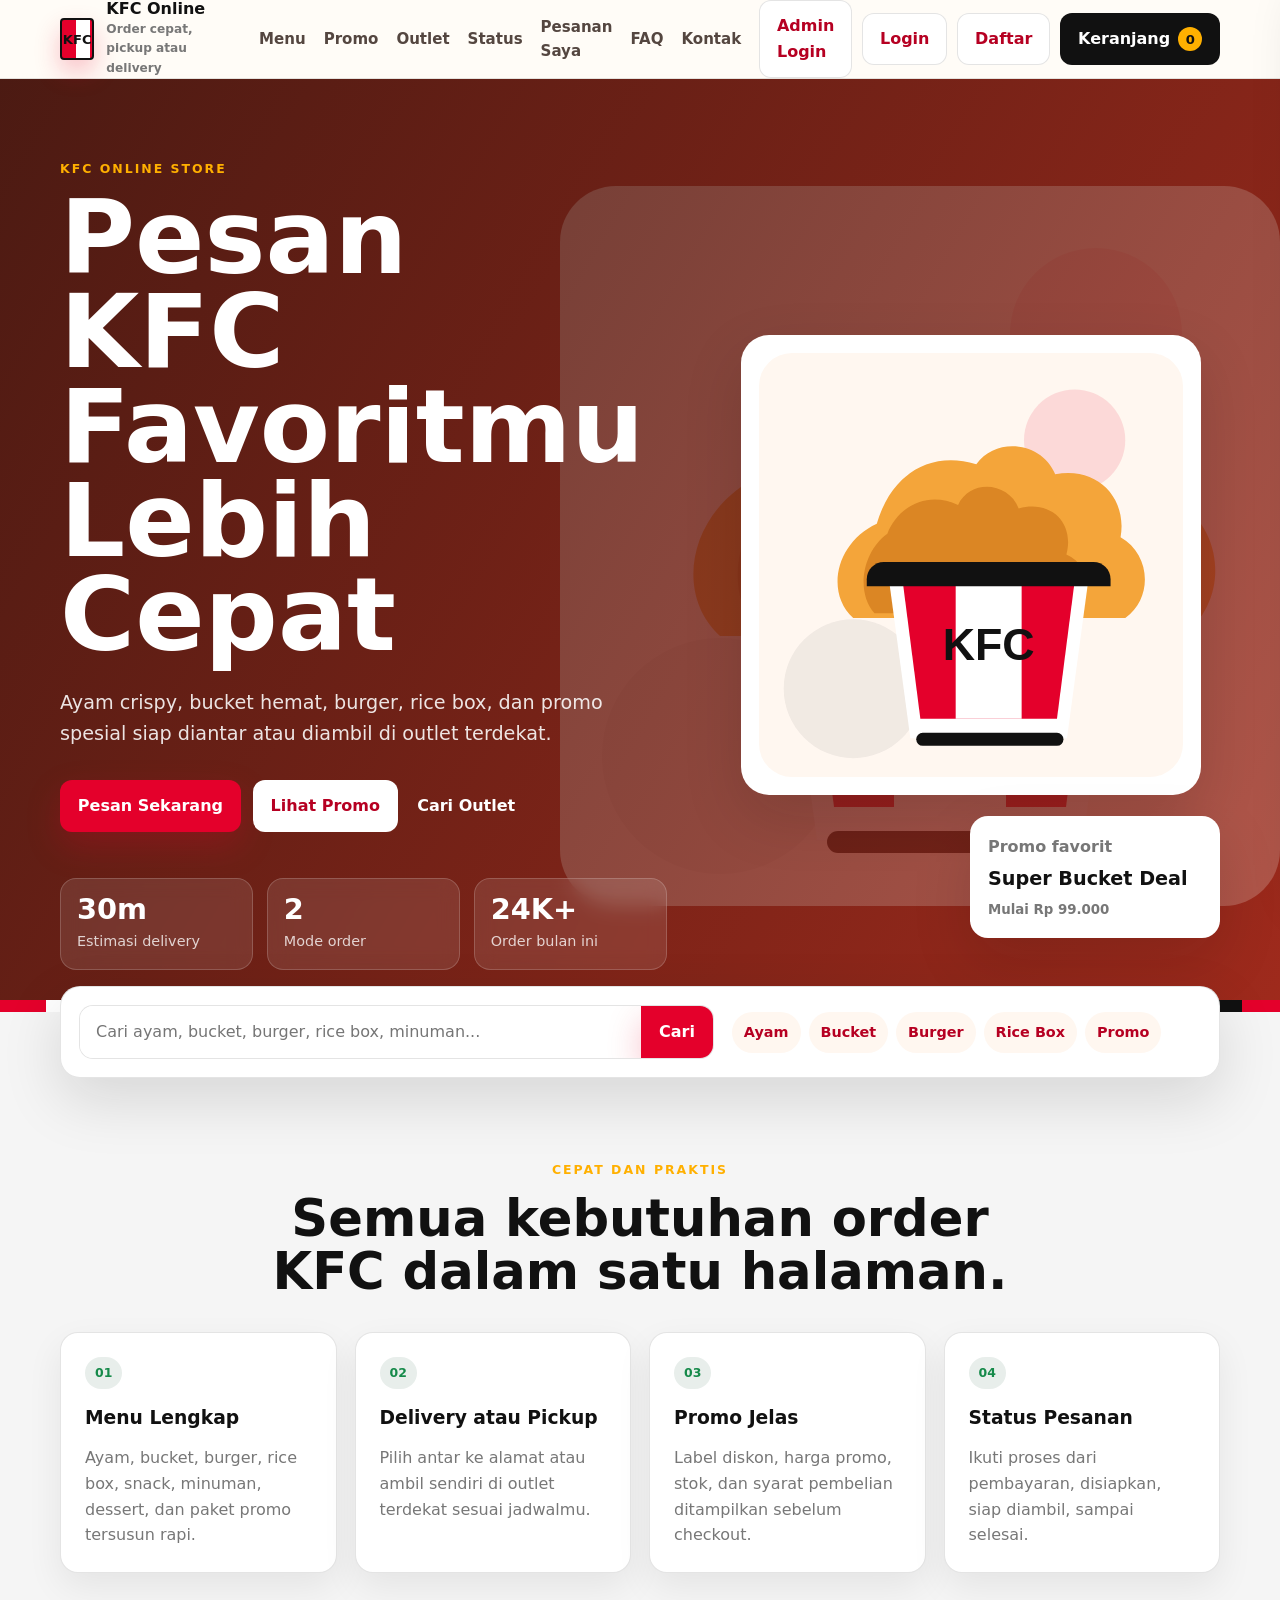
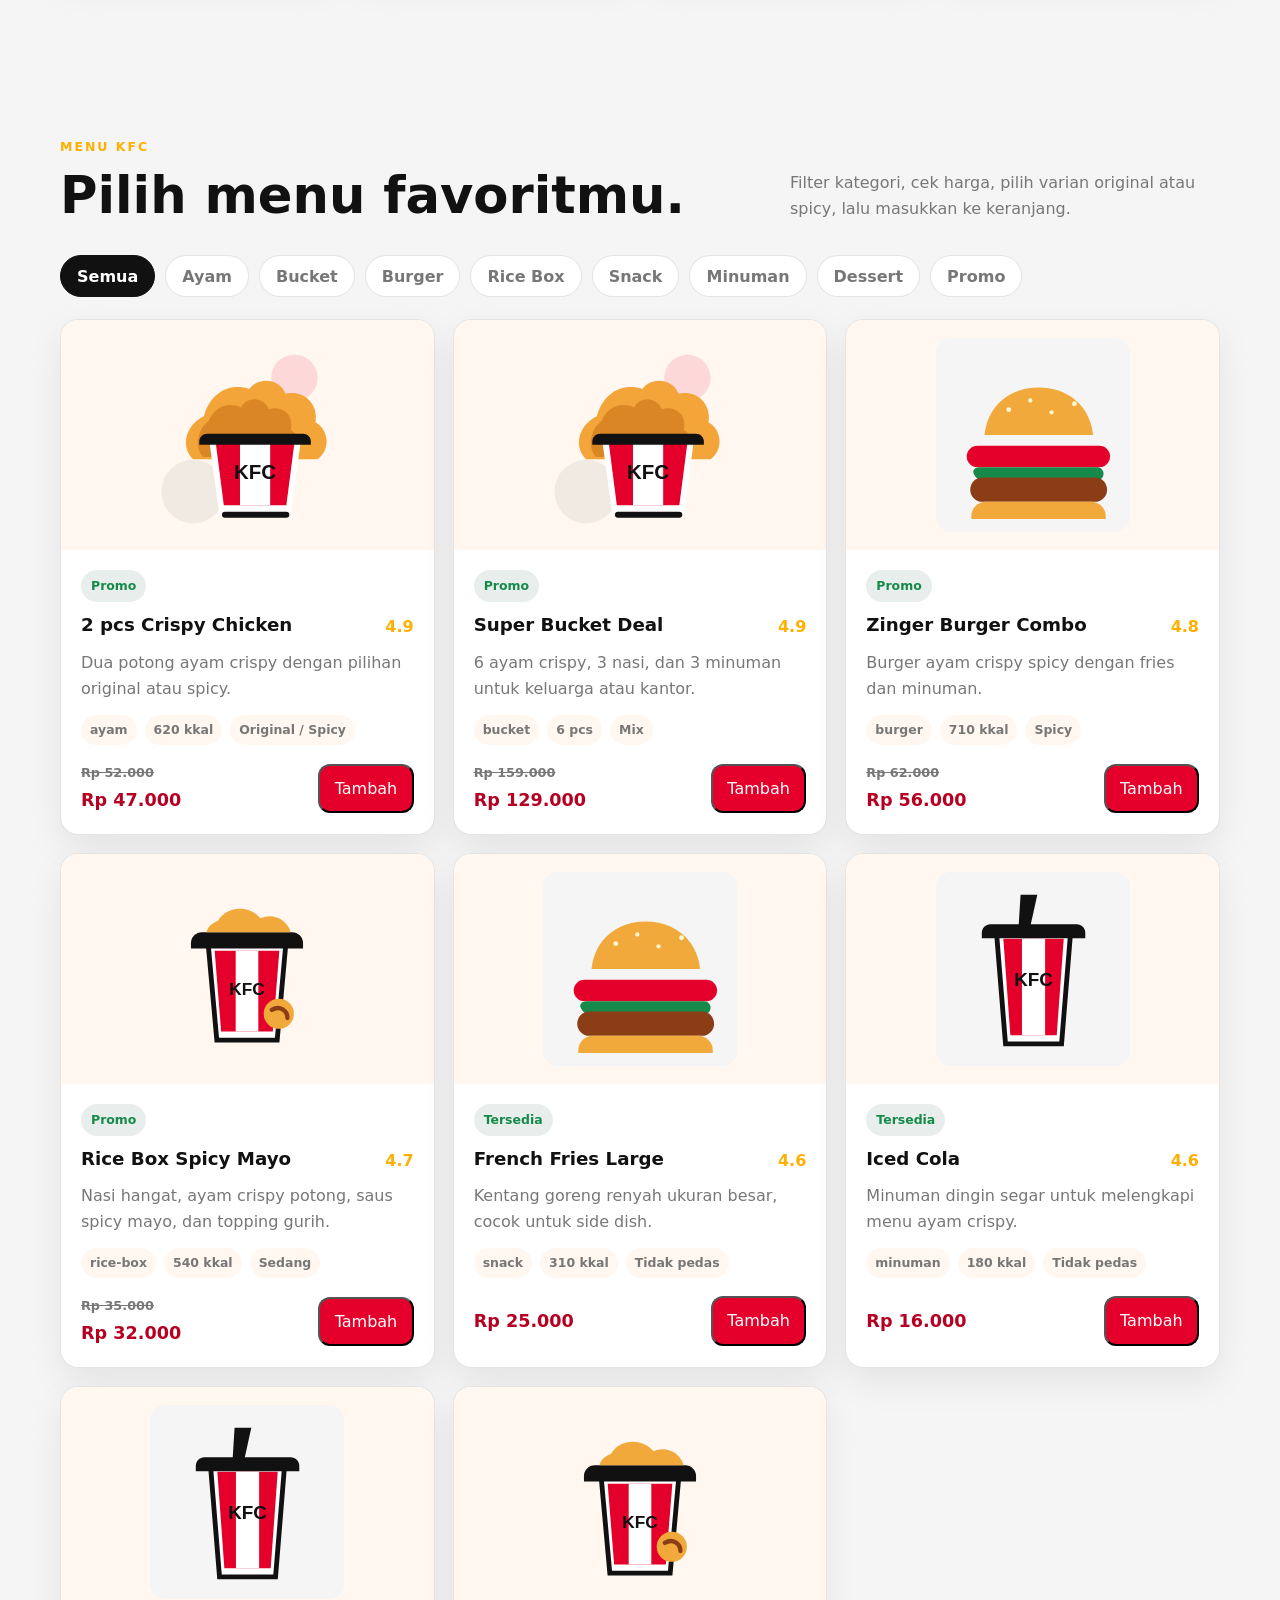
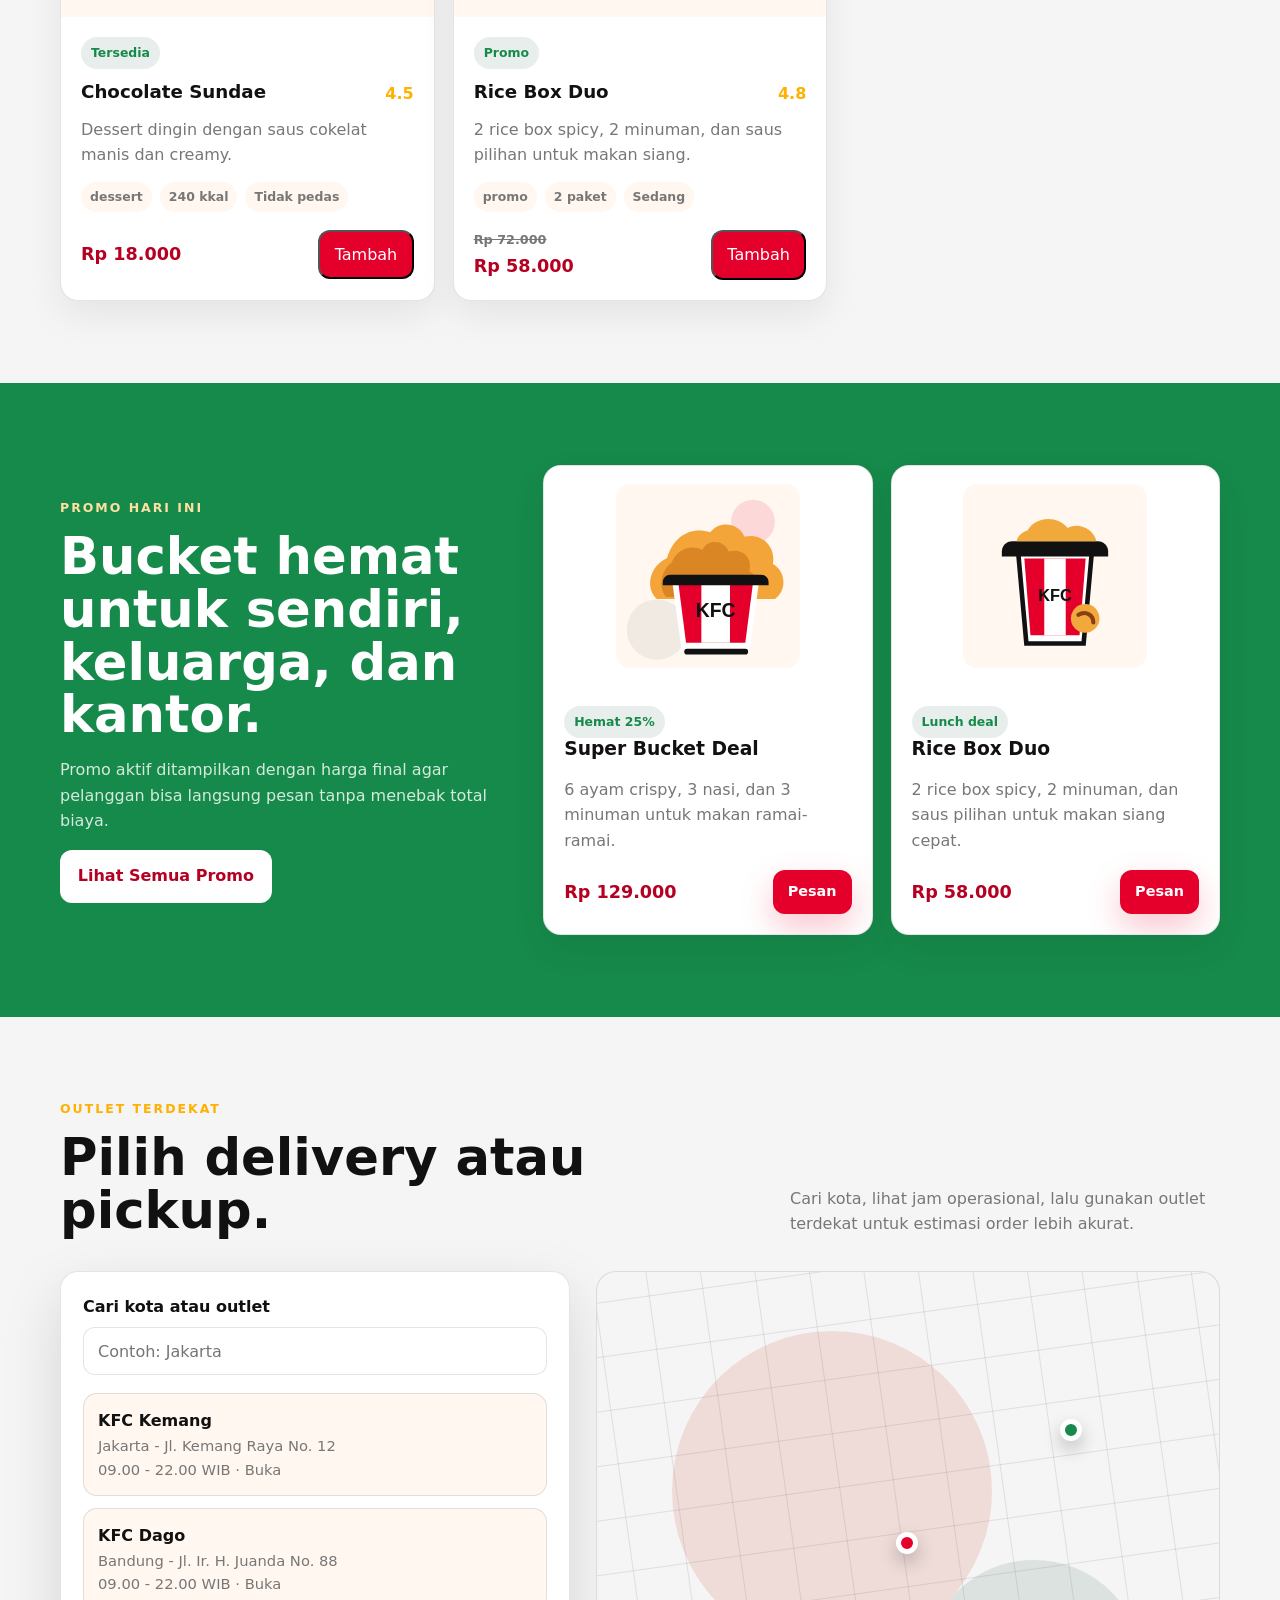
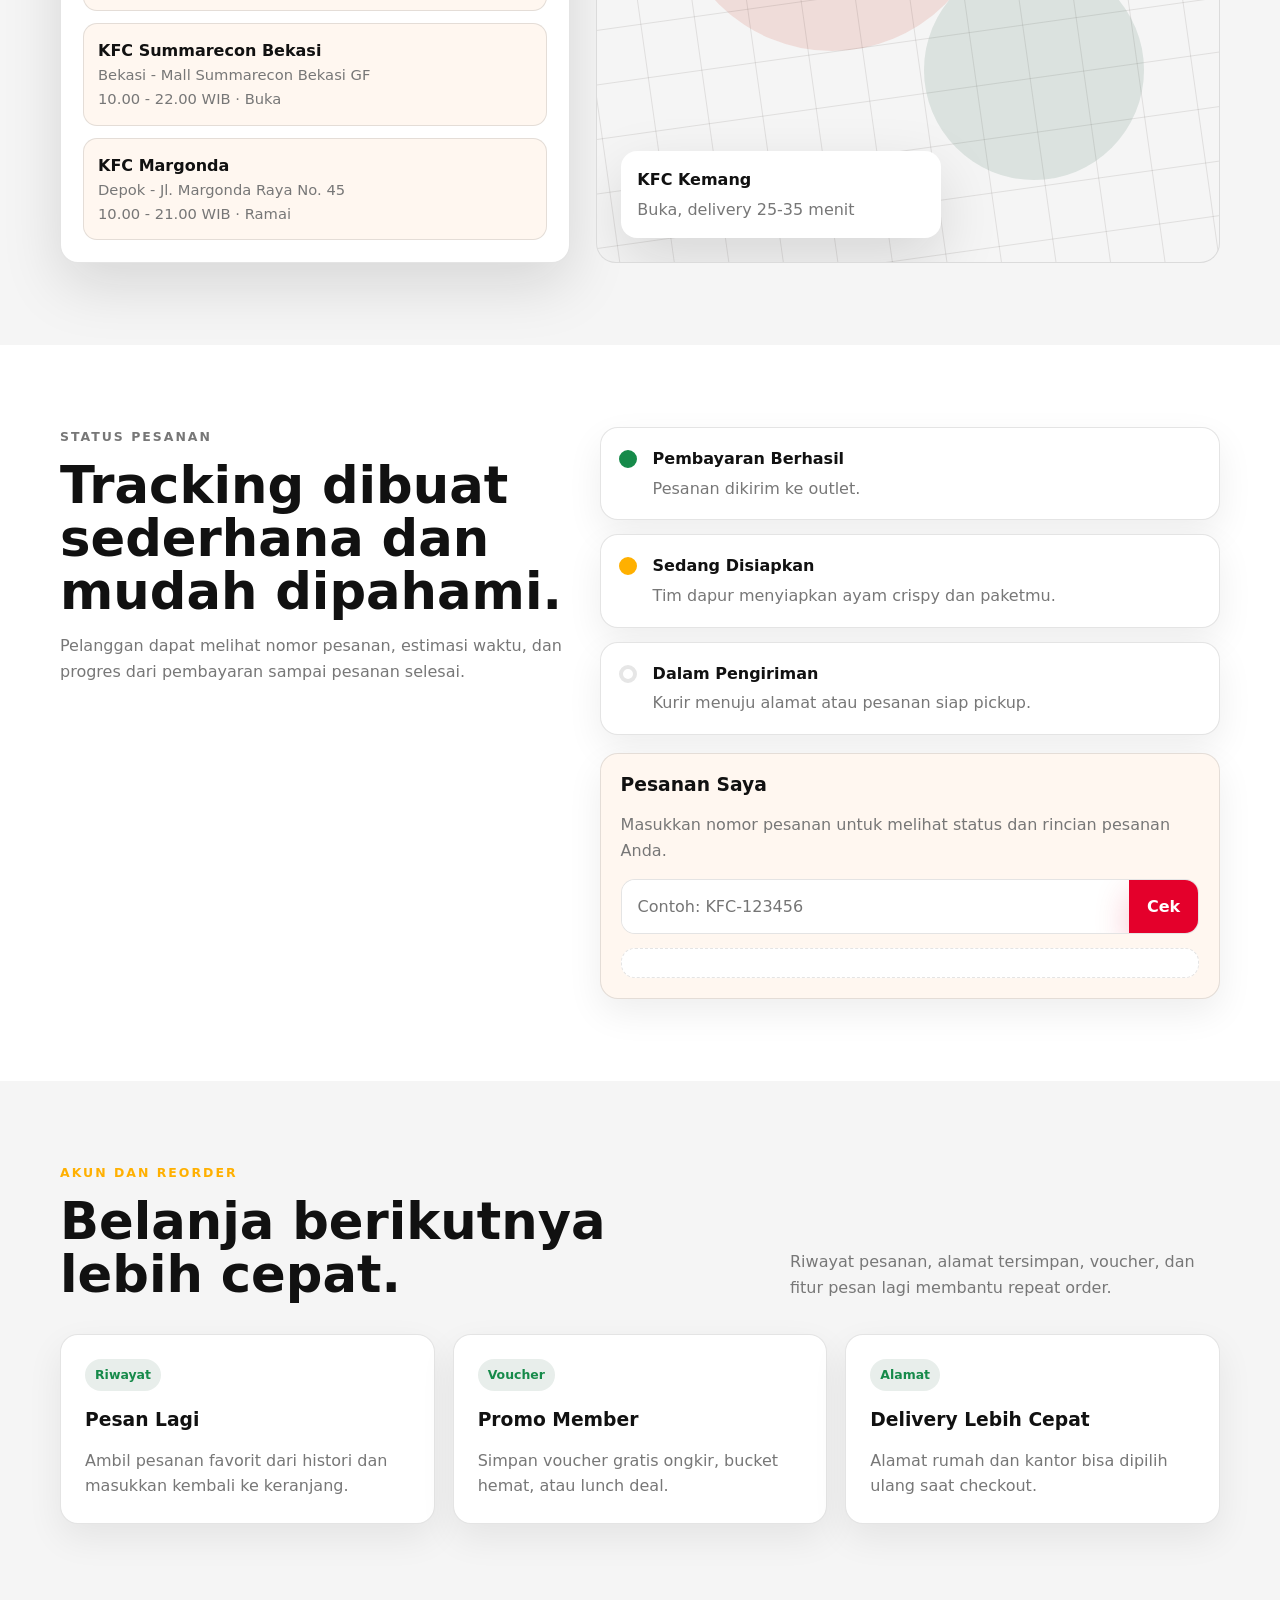
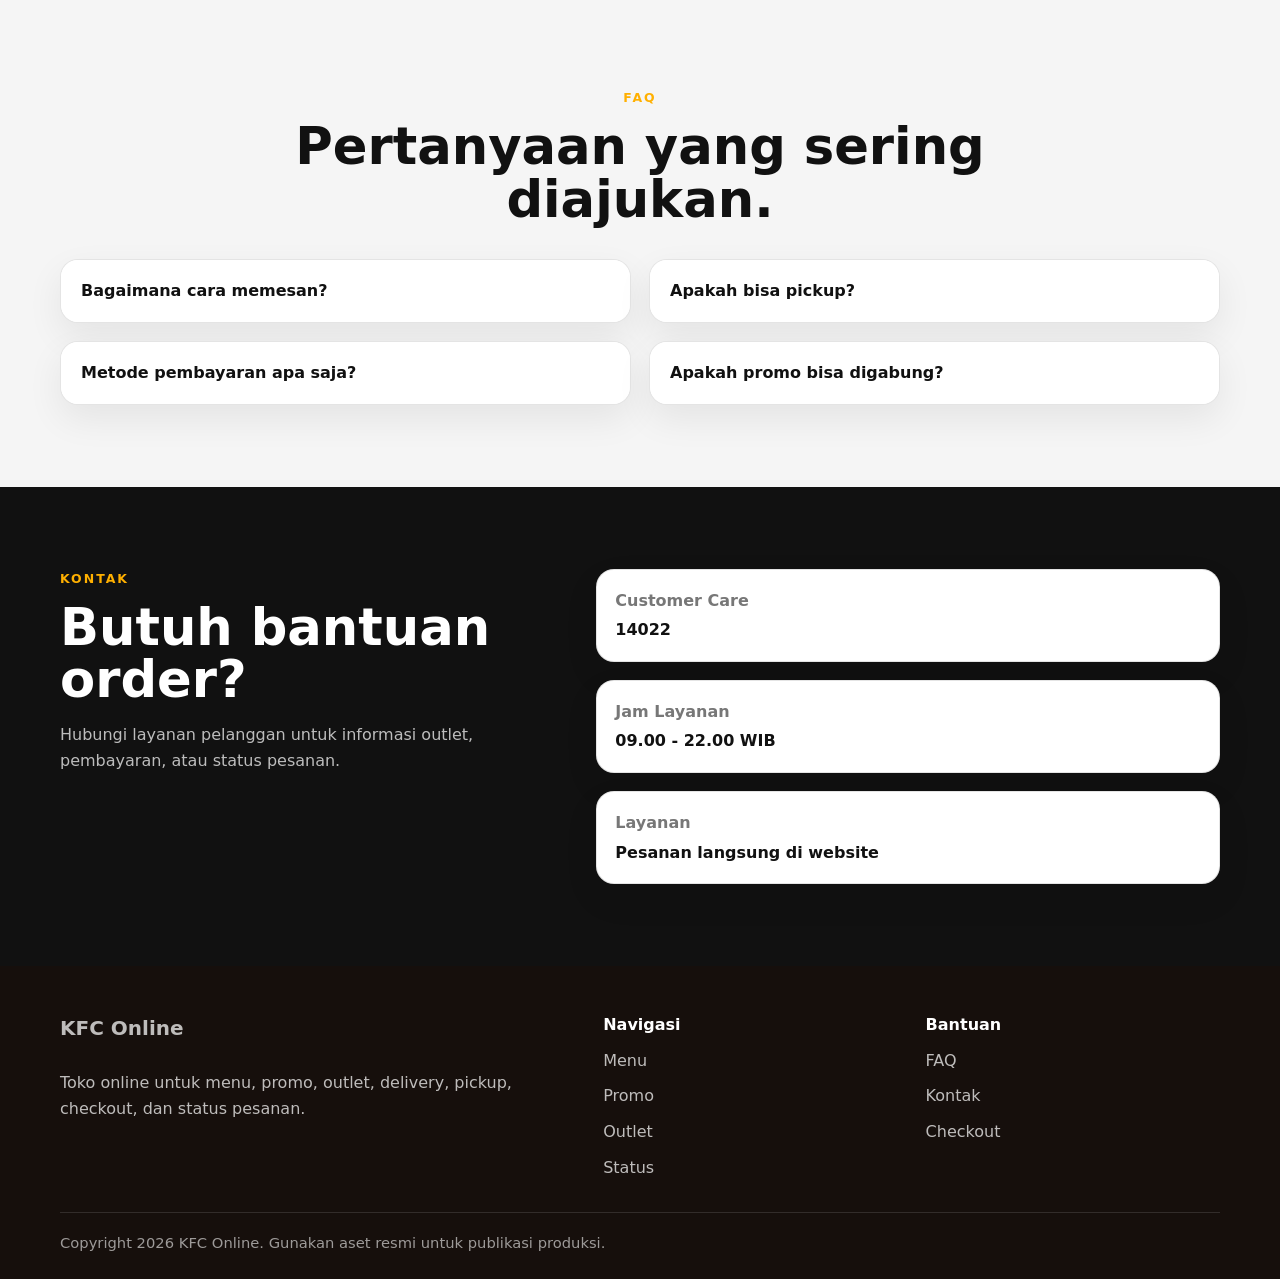
==== landingpage1/index.html @ 3709bb6d "commit pertama" ====
<!DOCTYPE html>
<html lang="id">
<head>
  <meta charset="UTF-8" />
  <meta name="viewport" content="width=device-width, initial-scale=1.0" />
  <title>KFC Online | Pesan Ayam Crispy, Bucket, Burger, dan Rice Box</title>
  <meta name="description" content="Toko online KFC untuk pesan ayam crispy, bucket hemat, burger, rice box, minuman, dessert, promo, delivery, dan pickup outlet terdekat." />
  <link rel="stylesheet" href="styles.css" />
</head>
<body>
  <header class="site-header">
    <div class="container header-inner">
      <a class="brand" href="#home" aria-label="KFC Online">
        <span class="brand-mark">KFC</span>
        <span><strong>KFC Online</strong><small>Order cepat, pickup atau delivery</small></span>
      </a>
      <button class="nav-toggle" aria-label="Buka navigasi" aria-expanded="false"><span></span><span></span><span></span></button>
      <nav class="site-nav" id="site-nav" aria-label="Navigasi utama">
        <a href="#menu">Menu</a><a href="#promo">Promo</a><a href="#outlet">Outlet</a><a href="#tracking">Status</a><a href="#pesanan-saya">Pesanan Saya</a><a href="#faq">FAQ</a><a href="#kontak">Kontak</a>
      </nav>
      <div class="header-actions" id="auth-links">
        <span class="header-user hidden" id="header-user"></span>
        <a class="btn btn-ghost hidden" id="logout-button" href="#">Keluar</a>
        <a class="btn btn-ghost" id="admin-login-link" href="#admin-login">Admin Login</a>
        <a class="btn btn-ghost" id="login-link" href="login.html">Login</a>
        <a class="btn btn-outline" id="register-link" href="register.html">Daftar</a>
        <button class="cart-button" id="open-cart" aria-label="Buka keranjang"><span>Keranjang</span><strong id="cart-count">0</strong></button>
      </div>
    </div>
  </header>

  <main>
    <section class="hero" id="home">
      <div class="container hero-grid">
        <div class="hero-copy">
          <p class="overline">KFC online store</p>
          <h1>Pesan KFC Favoritmu Lebih Cepat</h1>
          <p class="hero-lead">Ayam crispy, bucket hemat, burger, rice box, dan promo spesial siap diantar atau diambil di outlet terdekat.</p>
          <div class="hero-actions">
            <a class="btn btn-primary" href="#menu">Pesan Sekarang</a>
            <a class="btn btn-light" href="#promo">Lihat Promo</a>
            <a class="btn btn-link" href="#outlet">Cari Outlet</a>
          </div>
          <div class="hero-stats" aria-label="Ringkasan layanan">
            <div><strong>30m</strong><span>Estimasi delivery</span></div><div><strong>2</strong><span>Mode order</span></div><div><strong>24K+</strong><span>Order bulan ini</span></div>
          </div>
        </div>
        <div class="hero-media" aria-label="Produk unggulan KFC">
          <img src="assets/images/kfc-bucket.svg" alt="Bucket ayam crispy KFC" />
          <div class="hero-offer"><span>Promo favorit</span><strong>Super Bucket Deal</strong><small>Mulai Rp 99.000</small></div>
        </div>
      </div>
    </section>

    <section class="quick-order" aria-label="Pencarian cepat">
      <div class="container quick-order-inner">
        <div class="search-box"><input id="menu-search" type="search" placeholder="Cari ayam, bucket, burger, rice box, minuman..." aria-label="Cari menu" /><button class="btn btn-primary" id="search-button">Cari</button></div>
        <div class="quick-links"><a href="#menu">Ayam</a><a href="#menu">Bucket</a><a href="#menu">Burger</a><a href="#menu">Rice Box</a><a href="#promo">Promo</a></div>
      </div>
    </section>

    <section class="section value-section" id="fitur">
      <div class="container section-heading"><p class="overline">Cepat dan praktis</p><h2>Semua kebutuhan order KFC dalam satu halaman.</h2></div>
      <div class="container value-grid">
        <article class="value-card"><span>01</span><h3>Menu Lengkap</h3><p>Ayam, bucket, burger, rice box, snack, minuman, dessert, dan paket promo tersusun rapi.</p></article>
        <article class="value-card"><span>02</span><h3>Delivery atau Pickup</h3><p>Pilih antar ke alamat atau ambil sendiri di outlet terdekat sesuai jadwalmu.</p></article>
        <article class="value-card"><span>03</span><h3>Promo Jelas</h3><p>Label diskon, harga promo, stok, dan syarat pembelian ditampilkan sebelum checkout.</p></article>
        <article class="value-card"><span>04</span><h3>Status Pesanan</h3><p>Ikuti proses dari pembayaran, disiapkan, siap diambil, sampai selesai.</p></article>
      </div>
    </section>

    <section class="section menu-section" id="menu">
      <div class="container section-heading split-heading"><div><p class="overline">Menu KFC</p><h2>Pilih menu favoritmu.</h2></div><p>Filter kategori, cek harga, pilih varian original atau spicy, lalu masukkan ke keranjang.</p></div>
      <div class="container category-tabs" id="category-tabs"><button class="tab active" data-category="all">Semua</button><button class="tab" data-category="ayam">Ayam</button><button class="tab" data-category="bucket">Bucket</button><button class="tab" data-category="burger">Burger</button><button class="tab" data-category="rice-box">Rice Box</button><button class="tab" data-category="snack">Snack</button><button class="tab" data-category="minuman">Minuman</button><button class="tab" data-category="dessert">Dessert</button><button class="tab" data-category="promo">Promo</button></div>
      <div class="container menu-list" id="menu-list"></div>
    </section>

    <section class="section promo-section" id="promo">
      <div class="container promo-layout">
        <div class="promo-copy"><p class="overline">Promo hari ini</p><h2>Bucket hemat untuk sendiri, keluarga, dan kantor.</h2><p>Promo aktif ditampilkan dengan harga final agar pelanggan bisa langsung pesan tanpa menebak total biaya.</p><a class="btn btn-light" href="#menu">Lihat Semua Promo</a></div>
        <div class="promo-grid">
          <article class="promo-card"><img src="assets/images/kfc-bucket.svg" alt="Super Bucket Deal" /><div><span class="promo-label">Hemat 25%</span><h3>Super Bucket Deal</h3><p>6 ayam crispy, 3 nasi, dan 3 minuman untuk makan ramai-ramai.</p><div class="promo-meta"><strong>Rp 129.000</strong><button class="btn btn-primary btn-sm" data-promoid="super-bucket">Pesan</button></div></div></article>
          <article class="promo-card"><img src="assets/images/kfc-ricebox.svg" alt="Lunch Rice Box Deal" /><div><span class="promo-label">Lunch deal</span><h3>Rice Box Duo</h3><p>2 rice box spicy, 2 minuman, dan saus pilihan untuk makan siang cepat.</p><div class="promo-meta"><strong>Rp 58.000</strong><button class="btn btn-primary btn-sm" data-promoid="rice-duo">Pesan</button></div></div></article>
        </div>
      </div>
    </section>

    <section class="section outlet-section" id="outlet">
      <div class="container section-heading split-heading"><div><p class="overline">Outlet terdekat</p><h2>Pilih delivery atau pickup.</h2></div><p>Cari kota, lihat jam operasional, lalu gunakan outlet terdekat untuk estimasi order lebih akurat.</p></div>
      <div class="container outlet-layout">
        <div class="outlet-panel"><label for="city-search">Cari kota atau outlet</label><input id="city-search" type="search" placeholder="Contoh: Jakarta" /><div class="outlet-list" id="outlet-list"></div></div>
        <div class="map-preview"><div class="map-grid"></div><div class="map-pin main-pin"></div><div class="map-pin second-pin"></div><div class="map-card"><strong>KFC Kemang</strong><span>Buka, delivery 25-35 menit</span></div></div>
      </div>
    </section>

    <section class="section tracking-section" id="tracking">
      <div class="container tracking-layout">
        <div><p class="overline">Status pesanan</p><h2>Tracking dibuat sederhana dan mudah dipahami.</h2><p>Pelanggan dapat melihat nomor pesanan, estimasi waktu, dan progres dari pembayaran sampai pesanan selesai.</p></div>
        <div class="tracking-stack">
          <div class="status-timeline"><article class="done"><span></span><div><strong>Pembayaran Berhasil</strong><p>Pesanan dikirim ke outlet.</p></div></article><article class="active"><span></span><div><strong>Sedang Disiapkan</strong><p>Tim dapur menyiapkan ayam crispy dan paketmu.</p></div></article><article><span></span><div><strong>Dalam Pengiriman</strong><p>Kurir menuju alamat atau pesanan siap pickup.</p></div></article></div>
          <div class="order-tracker-card" id="pesanan-saya">
            <h3>Pesanan Saya</h3>
            <p>Masukkan nomor pesanan untuk melihat status dan rincian pesanan Anda.</p>
            <div class="search-box">
              <input id="order-tracker-input" type="text" placeholder="Contoh: KFC-123456" />
              <button class="btn btn-primary" id="track-order-button" type="button">Cek</button>
            </div>
            <div class="tracker-output" id="order-tracker-output"></div>
          </div>
        </div>
      </div>
    </section>

    <section class="section article-section" id="akun">
      <div class="container section-heading split-heading"><div><p class="overline">Akun dan reorder</p><h2>Belanja berikutnya lebih cepat.</h2></div><p>Riwayat pesanan, alamat tersimpan, voucher, dan fitur pesan lagi membantu repeat order.</p></div>
      <div class="container article-grid"><article class="article-card"><span>Riwayat</span><h3>Pesan Lagi</h3><p>Ambil pesanan favorit dari histori dan masukkan kembali ke keranjang.</p></article><article class="article-card"><span>Voucher</span><h3>Promo Member</h3><p>Simpan voucher gratis ongkir, bucket hemat, atau lunch deal.</p></article><article class="article-card"><span>Alamat</span><h3>Delivery Lebih Cepat</h3><p>Alamat rumah dan kantor bisa dipilih ulang saat checkout.</p></article></div>
    </section>

    <section class="section faq-section" id="faq">
      <div class="container section-heading"><p class="overline">FAQ</p><h2>Pertanyaan yang sering diajukan.</h2></div>
      <div class="container faq-grid"><article class="faq-item"><button class="faq-question">Bagaimana cara memesan?</button><div class="faq-answer">Pilih menu, atur varian, tambahkan ke keranjang, lalu lanjut ke checkout.</div></article><article class="faq-item"><button class="faq-question">Apakah bisa pickup?</button><div class="faq-answer">Bisa. Di checkout pilih Pickup, lalu pilih outlet dan jam pengambilan.</div></article><article class="faq-item"><button class="faq-question">Metode pembayaran apa saja?</button><div class="faq-answer">COD, transfer bank, QRIS, dan e-wallet dapat disiapkan sesuai kebutuhan toko.</div></article><article class="faq-item"><button class="faq-question">Apakah promo bisa digabung?</button><div class="faq-answer">Promo mengikuti syarat dan ketentuan masing-masing voucher atau paket.</div></article></div>
    </section>

    <section class="section contact-section" id="kontak">
      <div class="container contact-layout"><div><p class="overline">Kontak</p><h2>Butuh bantuan order?</h2><p>Hubungi layanan pelanggan untuk informasi outlet, pembayaran, atau status pesanan.</p></div><div class="contact-grid"><article class="contact-card"><span>Customer Care</span><strong>14022</strong></article><article class="contact-card"><span>Jam Layanan</span><strong>09.00 - 22.00 WIB</strong></article><article class="contact-card"><span>Layanan</span><strong>Pesanan langsung di website</strong></article></div></div>
    </section>
  </main>

  <section class="section admin-section hidden" id="admin-section">
    <div class="container">
      <div class="admin-shell">
        <aside class="admin-sidebar">
          <div class="admin-brand">
            <span class="brand-mark">KFC</span>
            <div><strong>Admin Panel</strong><small>Kelola pesanan & menu</small></div>
          </div>
          <nav class="admin-nav">
            <button class="admin-nav-btn active" data-admin-view="dashboard" type="button">Dashboard</button>
            <button class="admin-nav-btn" data-admin-view="orders" type="button">Daftar Pesanan</button>
            <button class="admin-nav-btn" data-admin-view="menu" type="button">Kelola Menu</button>
            <button class="admin-nav-btn" data-admin-view="status" type="button">Kelola Status Pesanan</button>
          </nav>
        </aside>
        <div class="admin-main">
          <div class="admin-topbar">
            <div><p class="overline">Panel Admin</p><h2 id="admin-title">Dashboard Admin</h2></div>
            <button class="btn btn-outline" id="admin-logout-button" type="button">Logout</button>
          </div>
          <div id="admin-auth-card" class="admin-auth-card">
            <h3>Admin Login</h3>
            <p>Masuk dengan akun admin untuk mengelola pesanan dan menu.</p>
            <div id="admin-login-alert"></div>
            <form id="admin-login-form">
              <label for="admin-username">Username</label>
              <input id="admin-username" name="admin_username" type="text" required />
              <label for="admin-password">Password</label>
              <input id="admin-password" name="admin_password" type="password" required />
              <button type="submit" class="btn btn-primary full-width">Login</button>
            </form>
          </div>
          <div id="admin-dashboard-view" class="admin-view hidden">
            <div class="admin-summary-grid">
              <article class="admin-stat-card"><strong id="admin-stat-orders">0</strong><span>Pesanan</span></article>
              <article class="admin-stat-card"><strong id="admin-stat-pending">0</strong><span>Menunggu Konfirmasi</span></article>
              <article class="admin-stat-card"><strong id="admin-stat-completed">0</strong><span>Selesai</span></article>
            </div>
            <div class="admin-panel-card">
              <h3>Daftar Pesanan</h3>
              <div id="admin-orders-list"></div>
            </div>
          </div>
          <div id="admin-view-orders" class="admin-view hidden">
            <div class="admin-panel-card">
              <h3>Daftar Pesanan</h3>
              <div id="admin-orders-list-secondary"></div>
            </div>
          </div>
          <div id="admin-view-menu" class="admin-view hidden">
            <div class="admin-panel-card">
              <h3>Kelola Menu</h3>
              <form id="admin-menu-form" class="admin-form">
                <div class="admin-form-row">
                  <div>
                    <label for="admin-menu-name">Nama Menu</label>
                    <input id="admin-menu-name" name="menu_name" type="text" required />
                  </div>
                  <div>
                    <label for="admin-menu-category">Kategori</label>
                    <select id="admin-menu-category" name="menu_category">
                      <option value="ayam">Ayam</option>
                      <option value="bucket">Bucket</option>
                      <option value="burger">Burger</option>
                      <option value="rice-box">Rice Box</option>
                      <option value="snack">Snack</option>
                      <option value="minuman">Minuman</option>
                      <option value="dessert">Dessert</option>
                      <option value="promo">Promo</option>
                    </select>
                  </div>
                </div>
                <div class="admin-form-row">
                  <div>
                    <label for="admin-menu-price">Harga</label>
                    <input id="admin-menu-price" name="menu_price" type="number" min="1000" required />
                  </div>
                  <div>
                    <label for="admin-menu-image">Gambar</label>
                    <input id="admin-menu-image" name="menu_image" type="text" placeholder="assets/images/kfc-bucket.svg" />
                  </div>
                </div>
                <label for="admin-menu-desc">Deskripsi</label>
                <textarea id="admin-menu-desc" name="menu_desc" rows="3" required></textarea>
                <button type="submit" class="btn btn-primary">Tambah Menu</button>
              </form>
              <div id="admin-menu-list"></div>
            </div>
          </div>
          <div id="admin-view-status" class="admin-view hidden">
            <div class="admin-panel-card">
              <h3>Kelola Status Pesanan</h3>
              <div id="admin-status-list"></div>
            </div>
          </div>
        </div>
      </div>
    </div>
  </section>

  <footer class="site-footer"><div class="container footer-grid"><div><a class="footer-brand" href="#home">KFC Online</a><p>Toko online untuk menu, promo, outlet, delivery, pickup, checkout, dan status pesanan.</p></div><div><strong>Navigasi</strong><a href="#menu">Menu</a><a href="#promo">Promo</a><a href="#outlet">Outlet</a><a href="#tracking">Status</a></div><div><strong>Bantuan</strong><a href="#faq">FAQ</a><a href="#kontak">Kontak</a><a href="checkout.html">Checkout</a></div></div><div class="container footer-bottom">Copyright 2026 KFC Online. Gunakan aset resmi untuk publikasi produksi.</div></footer>

  <aside class="cart-drawer" id="cart-drawer" aria-hidden="true"><div class="drawer-header"><h2>Keranjang Anda</h2><button class="close-drawer" id="close-cart" aria-label="Tutup keranjang">×</button></div><div class="drawer-body" id="cart-items"></div><div class="drawer-footer"><div class="drawer-total"><span>Total</span><strong id="cart-total">Rp 0</strong></div><button class="btn btn-primary full-width" id="checkout-button">Checkout</button></div></aside>

  <div class="modal hidden" id="order-modal" aria-hidden="true"><div class="modal-card"><button class="modal-close" id="close-modal" aria-label="Tutup pilihan menu">×</button><div class="modal-content"><div class="modal-image"><img id="modal-image" src="" alt="" /></div><div class="modal-info"><span class="menu-badge" id="modal-category">Kategori</span><h3 id="modal-title">Nama Menu</h3><p id="modal-desc">Deskripsi menu</p><div class="modal-meta"><span id="modal-rating">Rating 4.9</span><strong id="modal-price">Rp 0</strong></div><form id="order-form"><label for="qty-input">Jumlah</label><div class="quantity-control"><button type="button" id="qty-decrease">-</button><input type="number" id="qty-input" value="1" min="1" /><button type="button" id="qty-increase">+</button></div><label for="spice-level">Varian</label><select id="spice-level" required><option value="Original">Original</option><option value="Spicy">Spicy</option><option value="Mix Original & Spicy">Mix Original & Spicy</option></select><label for="sauce-option">Side / Minuman</label><select id="sauce-option" required><option value="Nasi">Nasi</option><option value="French Fries">French Fries</option><option value="Cola">Cola</option><option value="Mineral Water">Mineral Water</option><option value="Tanpa Side">Tanpa Side</option></select><label for="order-note">Catatan</label><textarea id="order-note" rows="3" placeholder="Contoh: saus dipisah, pickup jam 18.00"></textarea><button type="submit" class="btn btn-primary full-width">Tambah ke Keranjang</button></form></div></div></div></div>

  <script src="auth.js"></script>
  <script src="script.js"></script>
</body>
</html>
---- landingpage1/styles.css ----
:root {
  --bg: #F5F5F5;
  --surface: #ffffff;
  --surface-soft: #FFF7F0;
  --ink: #111111;
  --muted: #777777;
  --primary: #E4002B;
  --primary-dark: #B60022;
  --accent: #FFB000;
  --leaf: #168A4A;
  --border: rgba(17, 17, 17, 0.11);
  --shadow: 0 22px 60px rgba(17, 17, 17, 0.13);
}

* { box-sizing: border-box; }
html { scroll-behavior: smooth; }
body {
  margin: 0;
  font-family: Inter, ui-sans-serif, system-ui, -apple-system, BlinkMacSystemFont, "Segoe UI", sans-serif;
  color: var(--ink);
  background: var(--bg);
  line-height: 1.6;
  overflow-x: hidden;
}
section[id] { scroll-margin-top: 92px; }
img { display: block; max-width: 100%; }
a { color: inherit; text-decoration: none; }
button, input, textarea, select { font: inherit; }
button { cursor: pointer; }
.container { width: min(1160px, calc(100% - 32px)); margin: 0 auto; }
.hidden { display: none !important; }

.site-header {
  position: sticky;
  top: 0;
  z-index: 100;
  background: rgba(255, 252, 247, 0.94);
  border-bottom: 1px solid var(--border);
  backdrop-filter: blur(16px);
}
.header-inner { display: flex; align-items: center; justify-content: space-between; gap: 18px; min-height: 76px; }
.brand, .footer-brand { display: inline-flex; align-items: center; gap: 12px; font-weight: 800; }
.brand-mark { display: grid; place-items: center; width: 42px; height: 42px; border-radius: 12px; color: #fff; background: var(--primary); box-shadow: 0 12px 26px rgba(228, 0, 43, 0.24); }
.brand strong { display: block; line-height: 1.1; }
.brand small { display: block; color: var(--muted); font-size: 0.76rem; font-weight: 700; margin-top: 2px; }
.site-nav { display: flex; align-items: center; gap: 18px; font-weight: 700; color: #544640; }
.site-nav a { font-size: 0.94rem; }
.site-nav a:hover { color: var(--primary); }
.header-actions { display: flex; align-items: center; gap: 10px; }
.header-user { font-weight: 800; color: var(--primary-dark); }
.nav-toggle { display: none; width: 42px; height: 42px; border: 1px solid var(--border); border-radius: 12px; background: #fff; }
.nav-toggle span { display: block; width: 20px; height: 2px; margin: 4px auto; background: var(--ink); border-radius: 99px; }

.btn, .cart-button {
  display: inline-flex;
  align-items: center;
  justify-content: center;
  min-height: 42px;
  gap: 8px;
  border-radius: 12px;
  border: 1px solid transparent;
  padding: 0.78rem 1.05rem;
  font-weight: 800;
  transition: transform 0.18s ease, box-shadow 0.18s ease, border-color 0.18s ease, background 0.18s ease;
}
.btn:hover, .cart-button:hover { transform: translateY(-1px); }
.btn-primary { background: var(--primary); color: #fff; box-shadow: 0 14px 34px rgba(228, 0, 43, 0.23); }
.btn-primary:hover { background: var(--primary-dark); }
.btn-light { background: #fff; color: var(--primary-dark); border-color: rgba(255,255,255,0.5); }
.btn-outline, .btn-ghost { background: #fff; color: var(--primary-dark); border-color: var(--border); }
.btn-link { color: #fff; padding-inline: 0.4rem; }
.btn-sm { min-height: 36px; padding: 0.62rem 0.88rem; font-size: 0.9rem; }
.full-width { width: 100%; }
.cart-button { background: var(--ink); color: #fff; }
.cart-button strong { display: grid; place-items: center; min-width: 24px; height: 24px; padding: 0 6px; border-radius: 999px; background: var(--accent); color: var(--ink); font-size: 0.82rem; }

.hero { position: relative; min-height: calc(100vh - 76px); padding: 80px 0 42px; color: #fff; background: #9f2a1c; overflow: hidden; }
.hero::before { content: ""; position: absolute; inset: 0; background: linear-gradient(120deg, rgba(64,24,17,0.88), rgba(159,42,28,0.78)), url("assets/images/kfc-bucket.svg") center right / min(720px, 72vw) no-repeat; }
.hero-grid { position: relative; display: grid; grid-template-columns: 1fr 0.82fr; gap: 56px; align-items: center; }
.overline { margin: 0 0 12px; color: var(--accent); font-size: 0.78rem; font-weight: 900; letter-spacing: 0.16em; text-transform: uppercase; }
h1, h2, h3, p { overflow-wrap: anywhere; }
h1 { margin: 0; max-width: 760px; font-size: clamp(3rem, 8vw, 6.9rem); line-height: 0.92; letter-spacing: 0; }
h2 { margin: 0; font-size: clamp(2rem, 4vw, 3.45rem); line-height: 1.03; letter-spacing: 0; }
h3 { margin: 0; line-height: 1.2; }
.hero-lead { max-width: 650px; margin: 26px 0 0; color: rgba(255,255,255,0.88); font-size: clamp(1rem, 2vw, 1.2rem); }
.hero-actions { display: flex; flex-wrap: wrap; gap: 12px; margin-top: 30px; }
.hero-stats { display: grid; grid-template-columns: repeat(3, minmax(0, 1fr)); gap: 14px; max-width: 660px; margin-top: 46px; }
.hero-stats div { padding: 16px; border: 1px solid rgba(255,255,255,0.18); border-radius: 16px; background: rgba(255,255,255,0.1); backdrop-filter: blur(10px); }
.hero-stats strong { display: block; font-size: 1.8rem; line-height: 1; }
.hero-stats span { display: block; margin-top: 6px; color: rgba(255,255,255,0.78); font-size: 0.9rem; }
.hero-media { position: relative; align-self: stretch; min-height: 430px; display: grid; place-items: center; }
.hero-media img { width: min(460px, 100%); aspect-ratio: 1; object-fit: cover; border-radius: 28px; background: #fff; box-shadow: var(--shadow); }
.hero-offer { position: absolute; right: 0; bottom: 32px; width: min(250px, 80%); padding: 18px; border-radius: 18px; color: var(--ink); background: #fff; box-shadow: var(--shadow); }
.hero-offer span, .hero-offer small { display: block; color: var(--muted); font-weight: 800; }
.hero-offer strong { display: block; margin: 4px 0; font-size: 1.2rem; }

.quick-order { position: relative; z-index: 3; margin-top: -26px; }
.quick-order-inner { display: grid; grid-template-columns: minmax(0, 1.15fr) minmax(300px, 0.85fr); gap: 18px; align-items: center; padding: 18px; border: 1px solid var(--border); border-radius: 20px; background: #fff; box-shadow: var(--shadow); }
.search-box { display: flex; min-width: 0; border: 1px solid var(--border); border-radius: 14px; overflow: hidden; background: #fff; }
.search-box input { flex: 1; min-width: 0; border: 0; outline: 0; padding: 0 16px; }
.search-box .btn { border-radius: 0; }
.quick-links { display: flex; flex-wrap: wrap; gap: 8px; }
.quick-links a { padding: 9px 12px; border-radius: 999px; background: var(--surface-soft); color: var(--primary-dark); font-size: 0.9rem; font-weight: 800; }

.section { padding: 82px 0; }
.section-heading { max-width: 780px; margin: 0 auto 34px; text-align: center; }
.section-heading p:not(.overline), .promo-copy p, .franchise-grid p, .contact-layout p { color: var(--muted); }
.split-heading { max-width: none; display: flex; align-items: end; justify-content: space-between; gap: 28px; text-align: left; }
.split-heading > p { max-width: 430px; margin: 0; }
.value-grid, .menu-list, .promo-grid, .testimony-grid, .article-grid, .faq-grid, .contact-grid { display: grid; gap: 18px; }
.value-grid { grid-template-columns: repeat(4, minmax(0, 1fr)); }
.value-card, .menu-card, .promo-card, .testimonial-card, .article-card, .faq-item, .contact-card { background: var(--surface); border: 1px solid var(--border); border-radius: 18px; box-shadow: 0 14px 36px rgba(17, 17, 17, 0.07); }
.value-card { padding: 24px; }
.value-card span, .promo-label, .article-card span, .menu-badge { display: inline-flex; width: fit-content; padding: 6px 10px; border-radius: 999px; background: rgba(71,116,93,0.12); color: var(--leaf); font-size: 0.78rem; font-weight: 900; }
.value-card h3 { margin-top: 18px; }
.value-card p { color: var(--muted); margin-bottom: 0; }

.category-tabs { display: flex; flex-wrap: wrap; gap: 10px; margin-bottom: 22px; }
.tab { min-height: 42px; padding: 0 16px; border: 1px solid var(--border); border-radius: 999px; background: #fff; color: var(--muted); font-weight: 900; }
.tab.active, .tab:hover { background: var(--ink); color: #fff; border-color: var(--ink); }
.menu-list { grid-template-columns: repeat(3, minmax(0, 1fr)); }
.menu-card { overflow: hidden; transition: transform 0.2s ease, box-shadow 0.2s ease; }
.menu-card:hover { transform: translateY(-4px); box-shadow: var(--shadow); }
.menu-card img { width: 100%; height: 230px; object-fit: cover; background: var(--surface-soft); }
.menu-card-body { padding: 20px; }
.menu-card-top { display: flex; align-items: start; justify-content: space-between; gap: 14px; margin: 12px 0 10px; }
.menu-card-top h3 { font-size: 1.14rem; }
.star-rating { flex: 0 0 auto; color: var(--accent); font-weight: 900; }
.menu-card-body p { color: var(--muted); margin: 0 0 14px; }
.menu-facts { display: flex; flex-wrap: wrap; gap: 8px; margin-bottom: 18px; }
.menu-facts span { padding: 5px 9px; border-radius: 999px; background: var(--surface-soft); color: var(--muted); font-size: 0.78rem; font-weight: 800; }
.menu-meta, .promo-meta { display: flex; align-items: center; justify-content: space-between; gap: 14px; }
.menu-meta strong, .promo-meta strong { color: var(--primary-dark); font-size: 1.1rem; }
.btn-order { background: var(--primary); color: #fff; border-radius: 12px; min-height: 38px; padding: 0.62rem 0.9rem; }
.empty-state { grid-column: 1 / -1; padding: 28px; text-align: center; color: var(--muted); background: #fff; border: 1px dashed var(--border); border-radius: 18px; }

.promo-section { color: #fff; background: var(--leaf); }
.promo-section .overline { color: #ffe0a3; }
.promo-layout { display: grid; grid-template-columns: 0.8fr 1.2fr; gap: 32px; align-items: center; }
.promo-copy p { color: rgba(255,255,255,0.82); }
.promo-grid { grid-template-columns: repeat(2, minmax(0, 1fr)); }
.promo-card { overflow: hidden; color: var(--ink); }
.promo-card img { width: 100%; height: 220px; object-fit: cover; background: #fff; }
.promo-card > div { padding: 20px; }
.promo-card p { color: var(--muted); }

.outlet-layout, .franchise-grid, .contact-layout { display: grid; grid-template-columns: 0.9fr 1.1fr; gap: 26px; align-items: stretch; }
.outlet-panel { padding: 22px; border: 1px solid var(--border); border-radius: 18px; background: #fff; box-shadow: var(--shadow); }
.outlet-panel label { display: block; margin-bottom: 8px; font-weight: 900; }
.outlet-panel input { width: 100%; height: 48px; border: 1px solid var(--border); border-radius: 12px; padding: 0 14px; outline: 0; }
.outlet-list { display: grid; gap: 12px; margin-top: 18px; }
.outlet-item { padding: 14px; border: 1px solid var(--border); border-radius: 14px; background: var(--surface-soft); }
.outlet-item strong, .outlet-item span { display: block; }
.outlet-item span { color: var(--muted); font-size: 0.92rem; }
.map-preview { position: relative; min-height: 400px; overflow: hidden; border-radius: 20px; border: 1px solid var(--border); background: #F5F5F5; }
.map-grid { position: absolute; inset: -20%; background-image: linear-gradient(rgba(36,23,19,0.1) 1px, transparent 1px), linear-gradient(90deg, rgba(36,23,19,0.1) 1px, transparent 1px); background-size: 54px 54px; transform: rotate(-8deg); }
.map-preview::before, .map-preview::after { content: ""; position: absolute; border-radius: 999px; background: rgba(199,53,31,0.13); }
.map-preview::before { width: 320px; height: 320px; left: 12%; top: 10%; }
.map-preview::after { width: 220px; height: 220px; right: 12%; bottom: 14%; background: rgba(71,116,93,0.15); }
.map-pin { position: absolute; width: 22px; height: 22px; border: 5px solid #fff; border-radius: 999px; background: var(--primary); box-shadow: 0 8px 18px rgba(0,0,0,0.24); }
.main-pin { left: 48%; top: 44%; }
.second-pin { right: 22%; top: 25%; background: var(--leaf); }
.map-card { position: absolute; left: 24px; bottom: 24px; display: grid; gap: 4px; width: min(320px, calc(100% - 48px)); padding: 16px; border-radius: 16px; background: #fff; box-shadow: var(--shadow); }
.map-card span { color: var(--muted); }

.franchise-section { background: var(--surface-soft); }
.franchise-actions { display: flex; flex-wrap: wrap; gap: 12px; margin-top: 24px; }
.process-list { display: grid; gap: 14px; }
.process-list article { display: flex; gap: 16px; padding: 20px; border: 1px solid var(--border); border-radius: 18px; background: #fff; }
.process-list span { display: grid; place-items: center; flex: 0 0 42px; height: 42px; border-radius: 12px; color: #fff; background: var(--primary); font-weight: 900; }
.process-list p { margin: 6px 0 0; }
.testimony-grid, .article-grid { grid-template-columns: repeat(3, minmax(0, 1fr)); }
.testimonial-card, .article-card { padding: 24px; }
.testimonial-card p { margin-top: 0; font-size: 1.05rem; }
.testimonial-card footer { display: flex; justify-content: space-between; gap: 14px; color: var(--muted); }
.article-card span { margin-bottom: 18px; }
.article-card p { color: var(--muted); margin-bottom: 0; }

.faq-grid { grid-template-columns: repeat(2, minmax(0, 1fr)); }
.faq-item { overflow: hidden; }
.faq-question { width: 100%; min-height: 60px; padding: 18px 20px; border: 0; background: #fff; color: var(--ink); text-align: left; font-weight: 900; }
.faq-answer { display: none; padding: 0 20px 20px; color: var(--muted); }
.faq-item.active .faq-answer { display: block; }
.contact-section { color: #fff; background: var(--ink); }
.contact-section .overline { color: var(--accent); }
.contact-layout { align-items: start; }
.contact-layout p { color: rgba(255,255,255,0.72); }
.contact-grid { grid-template-columns: 1fr; }
.contact-card { display: grid; gap: 4px; padding: 18px; color: var(--ink); }
.contact-card span { color: var(--muted); font-weight: 800; }

.site-footer { padding: 46px 0 24px; background: #160f0c; color: #fff; }
.footer-grid { display: grid; grid-template-columns: 1.4fr 0.8fr 0.8fr; gap: 28px; }
.footer-grid p, .footer-grid a { color: rgba(255,255,255,0.72); }
.footer-grid div { display: grid; gap: 10px; align-content: start; }
.footer-brand { color: #fff; font-size: 1.25rem; }
.footer-bottom { margin-top: 32px; padding-top: 18px; border-top: 1px solid rgba(255,255,255,0.12); color: rgba(255,255,255,0.58); font-size: 0.92rem; }

.cart-drawer { position: fixed; top: 0; right: 0; z-index: 200; width: min(420px, 100%); height: 100vh; display: flex; flex-direction: column; background: #fff; box-shadow: -18px 0 50px rgba(0,0,0,0.16); transform: translateX(110%); transition: transform 0.24s ease; }
.cart-drawer.open { transform: translateX(0); }
.drawer-header, .drawer-footer { padding: 18px; border-bottom: 1px solid var(--border); }
.drawer-footer { border-top: 1px solid var(--border); border-bottom: 0; margin-top: auto; }
.drawer-header { display: flex; align-items: center; justify-content: space-between; }
.drawer-header h2 { font-size: 1.35rem; }
.close-drawer, .modal-close { width: 42px; height: 42px; border: 1px solid var(--border); border-radius: 12px; background: #fff; font-size: 1.35rem; }
.drawer-body { padding: 18px; overflow: auto; }
.drawer-total { display: flex; align-items: center; justify-content: space-between; margin-bottom: 14px; }
.cart-item { display: grid; grid-template-columns: 1fr auto; gap: 12px; padding: 14px 0; border-bottom: 1px solid var(--border); }
.cart-item p { margin: 4px 0; color: var(--muted); font-size: 0.9rem; }
.cart-remove { border: 1px solid var(--border); border-radius: 10px; background: #fff; color: var(--primary); padding: 8px 10px; font-weight: 800; }
.empty-cart { color: var(--muted); }

.alert { padding: 12px 14px; border-radius: 12px; margin-bottom: 12px; font-weight: 800; }
.alert-error { background: rgba(228, 0, 43, 0.08); color: var(--primary-dark); }
.alert-success { background: rgba(22, 138, 74, 0.12); color: var(--leaf); }

.modal { position: fixed; inset: 0; z-index: 220; display: grid; place-items: center; padding: 18px; background: rgba(0,0,0,0.48); }
.modal.hidden { display: none; }
.modal-card { position: relative; width: min(900px, 100%); max-height: calc(100vh - 36px); overflow: auto; border-radius: 20px; background: #fff; box-shadow: 0 32px 90px rgba(0,0,0,0.26); }
.modal-close { position: absolute; top: 14px; right: 14px; z-index: 2; }
.modal-content { display: grid; grid-template-columns: 0.95fr 1.05fr; }
.modal-image img { width: 100%; height: 100%; min-height: 520px; object-fit: cover; background: var(--surface-soft); }
.modal-info { padding: 34px; }
.modal-info h3 { margin-top: 14px; font-size: 2rem; }
.modal-info p { color: var(--muted); }
.modal-meta { display: flex; align-items: center; justify-content: space-between; gap: 18px; margin: 18px 0; }
.modal-meta strong { color: var(--primary-dark); font-size: 1.35rem; }
#order-form { display: grid; gap: 10px; }
#order-form label { font-weight: 900; margin-top: 6px; }
#order-form select, #order-form textarea, .quantity-control input { width: 100%; border: 1px solid var(--border); border-radius: 12px; padding: 12px 14px; outline: 0; background: #fff; }
.quantity-control { display: grid; grid-template-columns: 44px 1fr 44px; gap: 10px; }
.quantity-control button { border: 1px solid var(--border); border-radius: 12px; background: var(--surface-soft); font-weight: 900; }

@media (max-width: 1060px) {
  .header-actions .btn-ghost, .header-actions .btn-outline { display: none; }
  .site-nav { gap: 12px; }
  .hero-grid, .promo-layout, .outlet-layout, .franchise-grid, .contact-layout { grid-template-columns: 1fr; }
  .hero { min-height: auto; }
  .hero-media { min-height: 360px; }
  .value-grid { grid-template-columns: repeat(2, minmax(0, 1fr)); }
  .menu-list, .testimony-grid, .article-grid { grid-template-columns: repeat(2, minmax(0, 1fr)); }
}

@media (max-width: 760px) {
  .container { width: min(100% - 24px, 1160px); }
  .header-inner { min-height: 68px; }
  .nav-toggle { display: block; order: 3; }
  .site-nav { position: absolute; left: 12px; right: 12px; top: 76px; display: none; flex-direction: column; align-items: stretch; padding: 14px; border: 1px solid var(--border); border-radius: 16px; background: #fff; box-shadow: var(--shadow); }
  .site-nav.show { display: flex; }
  .site-nav a { padding: 10px 12px; }
  .header-actions { margin-left: auto; }
  .cart-button span { display: none; }
  .hero { padding: 54px 0 34px; }
  h1 { font-size: clamp(3.1rem, 18vw, 4.8rem); }
  .hero-media { min-height: 280px; }
  .hero-media img { width: min(320px, 100%); border-radius: 20px; }
  .hero-offer { right: 8px; bottom: 8px; }
  .hero-stats, .quick-order-inner, .value-grid, .menu-list, .promo-grid, .testimony-grid, .article-grid, .faq-grid, .footer-grid { grid-template-columns: 1fr; }
  .quick-order { margin-top: 0; }
  .quick-order-inner { border-radius: 0; width: 100%; }
  .search-box { display: grid; grid-template-columns: 1fr auto; }
  .search-box input { min-height: 48px; }
  .split-heading { display: grid; gap: 12px; }
  .section { padding: 58px 0; }
  .map-preview { min-height: 310px; }
  .admin-shell { grid-template-columns: 1fr; }
  .admin-summary-grid { grid-template-columns: 1fr; }
  .admin-form-row { grid-template-columns: 1fr; }
  .modal-content { grid-template-columns: 1fr; }
  .modal-image img { min-height: 260px; max-height: 300px; }
  .modal-info { padding: 24px; }
}

@media (max-width: 460px) {
  .brand small { display: none; }
  .brand-mark { width: 38px; height: 38px; }
  .btn { width: 100%; }
  .hero-actions .btn-link { width: auto; color: #fff; }
  .hero-stats div { padding: 13px; }
  .category-tabs { overflow-x: auto; flex-wrap: nowrap; padding-bottom: 6px; }
  .tab { flex: 0 0 auto; }
}

/* KFC specific polish */
.brand-mark,
.footer-brand::before {
  letter-spacing: 0;
}
.brand-mark {
  width: 56px;
  border-radius: 4px;
  background: repeating-linear-gradient(90deg, #E4002B 0 14px, #fff 14px 28px);
  color: #111;
  border: 2px solid #111;
  font-size: 0.82rem;
}
.hero::after {
  content: "";
  position: absolute;
  left: 0;
  right: 0;
  bottom: 0;
  height: 12px;
  background: repeating-linear-gradient(90deg, #E4002B 0 46px, #fff 46px 92px, #111 92px 138px);
}
.hero-media img,
.promo-card img,
.menu-card img,
.modal-image img {
  object-fit: contain;
  padding: 18px;
}
.menu-meta strong small {
  display: block;
  color: #777;
  font-size: 0.8rem;
  text-decoration: line-through;
  margin-bottom: 2px;
}
.tracking-section {
  background: #fff;
}
.tracking-layout {
  display: grid;
  grid-template-columns: 0.9fr 1.1fr;
  gap: 32px;
  align-items: start;
}
.tracking-layout p {
  color: var(--muted);
}
.tracking-stack {
  display: grid;
  gap: 18px;
}
.status-timeline {
  display: grid;
  gap: 14px;
}
.status-timeline article {
  display: flex;
  gap: 16px;
  align-items: flex-start;
  padding: 18px;
  border: 1px solid var(--border);
  border-radius: 18px;
  background: #fff;
  box-shadow: 0 14px 36px rgba(17, 17, 17, 0.07);
}
.status-timeline article > span {
  width: 18px;
  height: 18px;
  margin-top: 4px;
  border-radius: 999px;
  border: 4px solid #E6E6E6;
  background: #fff;
}
.status-timeline article.done > span {
  border-color: #168A4A;
  background: #168A4A;
}
.status-timeline article.active > span {
  border-color: #FFB000;
  background: #FFB000;
}
.status-timeline p {
  margin: 4px 0 0;
  color: var(--muted);
}
.order-tracker-card {
  padding: 20px;
  border: 1px solid var(--border);
  border-radius: 18px;
  background: var(--surface-soft);
  box-shadow: 0 14px 36px rgba(17, 17, 17, 0.07);
}
.order-tracker-card h3 {
  margin-bottom: 8px;
}
.order-tracker-card .search-box {
  margin-top: 14px;
}
.tracker-output {
  margin-top: 14px;
  padding: 14px;
  border: 1px dashed var(--border);
  border-radius: 14px;
  background: #fff;
}
.admin-section {
  padding: 40px 0 80px;
}
.admin-shell {
  display: grid;
  grid-template-columns: 270px 1fr;
  border: 1px solid var(--border);
  border-radius: 24px;
  overflow: hidden;
  background: #fff;
  box-shadow: var(--shadow);
}
.admin-sidebar {
  padding: 24px;
  background: var(--surface-soft);
}
.admin-brand {
  display: flex;
  align-items: center;
  gap: 12px;
}
.admin-brand strong {
  display: block;
  font-size: 1rem;
}
.admin-brand small {
  display: block;
  color: var(--muted);
}
.admin-nav {
  display: grid;
  gap: 8px;
  margin-top: 24px;
}
.admin-nav-btn {
  border: 1px solid transparent;
  border-radius: 12px;
  padding: 10px 12px;
  background: #fff;
  color: var(--muted);
  font-weight: 800;
  text-align: left;
}
.admin-nav-btn.active {
  background: var(--primary);
  color: #fff;
}
.admin-main {
  padding: 24px;
}
.admin-topbar {
  display: flex;
  justify-content: space-between;
  align-items: center;
  gap: 12px;
  margin-bottom: 20px;
}
.admin-auth-card, .admin-panel-card {
  padding: 20px;
  border: 1px solid var(--border);
  border-radius: 18px;
  background: #fff;
  box-shadow: 0 14px 36px rgba(17, 17, 17, 0.07);
}
.admin-auth-card h3, .admin-panel-card h3 {
  margin-top: 0;
  margin-bottom: 8px;
}
.admin-auth-card p, .admin-panel-card p {
  color: var(--muted);
}
.admin-form {
  display: grid;
  gap: 12px;
  margin-bottom: 16px;
}
.admin-form-row {
  display: grid;
  grid-template-columns: 1fr 1fr;
  gap: 12px;
}
.admin-form input,
.admin-form select,
.admin-form textarea,
.admin-status-select {
  width: 100%;
  border: 1px solid var(--border);
  border-radius: 12px;
  padding: 10px 12px;
  background: #fff;
}
.admin-summary-grid {
  display: grid;
  grid-template-columns: repeat(3, minmax(0, 1fr));
  gap: 12px;
  margin-bottom: 16px;
}
.admin-stat-card {
  padding: 18px;
  border-radius: 16px;
  background: var(--surface-soft);
  border: 1px solid var(--border);
}
.admin-stat-card strong {
  display: block;
  font-size: 1.4rem;
}
.admin-stat-card span {
  color: var(--muted);
  font-size: 0.92rem;
}
.admin-table {
  width: 100%;
  border-collapse: collapse;
  margin-top: 8px;
}
.admin-table th,
.admin-table td {
  padding: 10px 8px;
  border-bottom: 1px solid var(--border);
  text-align: left;
  vertical-align: top;
}
.admin-table th {
  font-size: 0.84rem;
  color: var(--muted);
  text-transform: uppercase;
  letter-spacing: 0.06em;
}
.admin-menu-item {
  display: flex;
  justify-content: space-between;
  align-items: center;
  gap: 12px;
  padding: 12px 0;
  border-bottom: 1px solid var(--border);
}
.admin-menu-item:last-child {
  border-bottom: 0;
}
.admin-empty-state {
  padding: 12px 0;
  color: var(--muted);
}
.checkout-page {
  min-height: calc(100vh - 76px);
  padding: 48px 16px;
  background: linear-gradient(180deg, #FFF7F0, #F5F5F5);
}
.checkout-card {
  width: min(980px, 100%);
  margin: 0 auto;
  padding: 28px;
  border: 1px solid var(--border);
  border-radius: 22px;
  background: #fff;
  box-shadow: var(--shadow);
}
.checkout-header-row {
  display: flex;
  justify-content: space-between;
  align-items: center;
  gap: 16px;
  margin-bottom: 20px;
}
.checkout-card h1 {
  color: #111;
  font-size: clamp(2rem, 5vw, 3.4rem);
}
.checkout-card p {
  color: var(--muted);
}
.checkout-grid {
  display: grid;
  grid-template-columns: 1fr 0.9fr;
  gap: 22px;
  align-items: start;
}
.checkout-summary,
.checkout-form,
.order-status-card {
  padding: 20px;
  border: 1px solid var(--border);
  border-radius: 18px;
  background: #fff;
}
.checkout-summary ul {
  list-style: none;
  padding: 0;
  margin: 0;
  display: grid;
  gap: 12px;
}
.checkout-summary li {
  padding-bottom: 12px;
  border-bottom: 1px solid var(--border);
}
.checkout-total,
.checkout-line {
  display: flex;
  justify-content: space-between;
  gap: 12px;
  margin-top: 12px;
  font-weight: 800;
}
.checkout-total {
  padding-top: 14px;
  border-top: 2px solid #111;
  color: #E4002B;
  font-size: 1.12rem;
}
.checkout-form {
  display: grid;
  gap: 11px;
}
.checkout-form label {
  font-weight: 900;
}
.checkout-form input,
.checkout-form textarea,
.checkout-form select {
  width: 100%;
  min-height: 46px;
  border: 1px solid var(--border);
  border-radius: 12px;
  padding: 10px 12px;
}
.order-type-toggle {
  display: grid;
  grid-template-columns: 1fr 1fr;
  gap: 10px;
}
.order-type-toggle label {
  display: flex;
  align-items: center;
  gap: 8px;
  padding: 12px;
  border: 1px solid var(--border);
  border-radius: 12px;
  background: #FFF7F0;
}
.order-status-card {
  margin-top: 20px;
  background: #111;
  color: #fff;
}
.order-status-card p {
  color: rgba(255,255,255,0.72);
}
@media (max-width: 760px) {
  .tracking-layout,
  .checkout-grid {
    grid-template-columns: 1fr;
  }
  .checkout-header-row {
    display: grid;
  }
  .checkout-card {
    padding: 18px;
  }
}
.brand-group {
  display: grid;
  gap: 2px;
}
.brand-tag {
  color: var(--muted);
  font-size: 0.78rem;
  font-weight: 800;
}
.auth-page {
  min-height: calc(100vh - 76px);
  display: grid;
  place-items: center;
  padding: 48px 16px;
  background: linear-gradient(180deg, #FFF7F0, #F5F5F5);
}
.auth-card {
  width: min(460px, 100%);
  padding: 28px;
  border: 1px solid var(--border);
  border-radius: 22px;
  background: #fff;
  box-shadow: var(--shadow);
}
.auth-card h1 {
  margin: 0 0 8px;
  font-size: clamp(2rem, 7vw, 3rem);
}
.auth-card form {
  display: grid;
  gap: 10px;
  margin-top: 18px;
}
.auth-card label {
  font-weight: 900;
}
.auth-card input {
  min-height: 46px;
  border: 1px solid var(--border);
  border-radius: 12px;
  padding: 10px 12px;
}
.auth-note a {
  color: var(--primary);
  font-weight: 900;
}
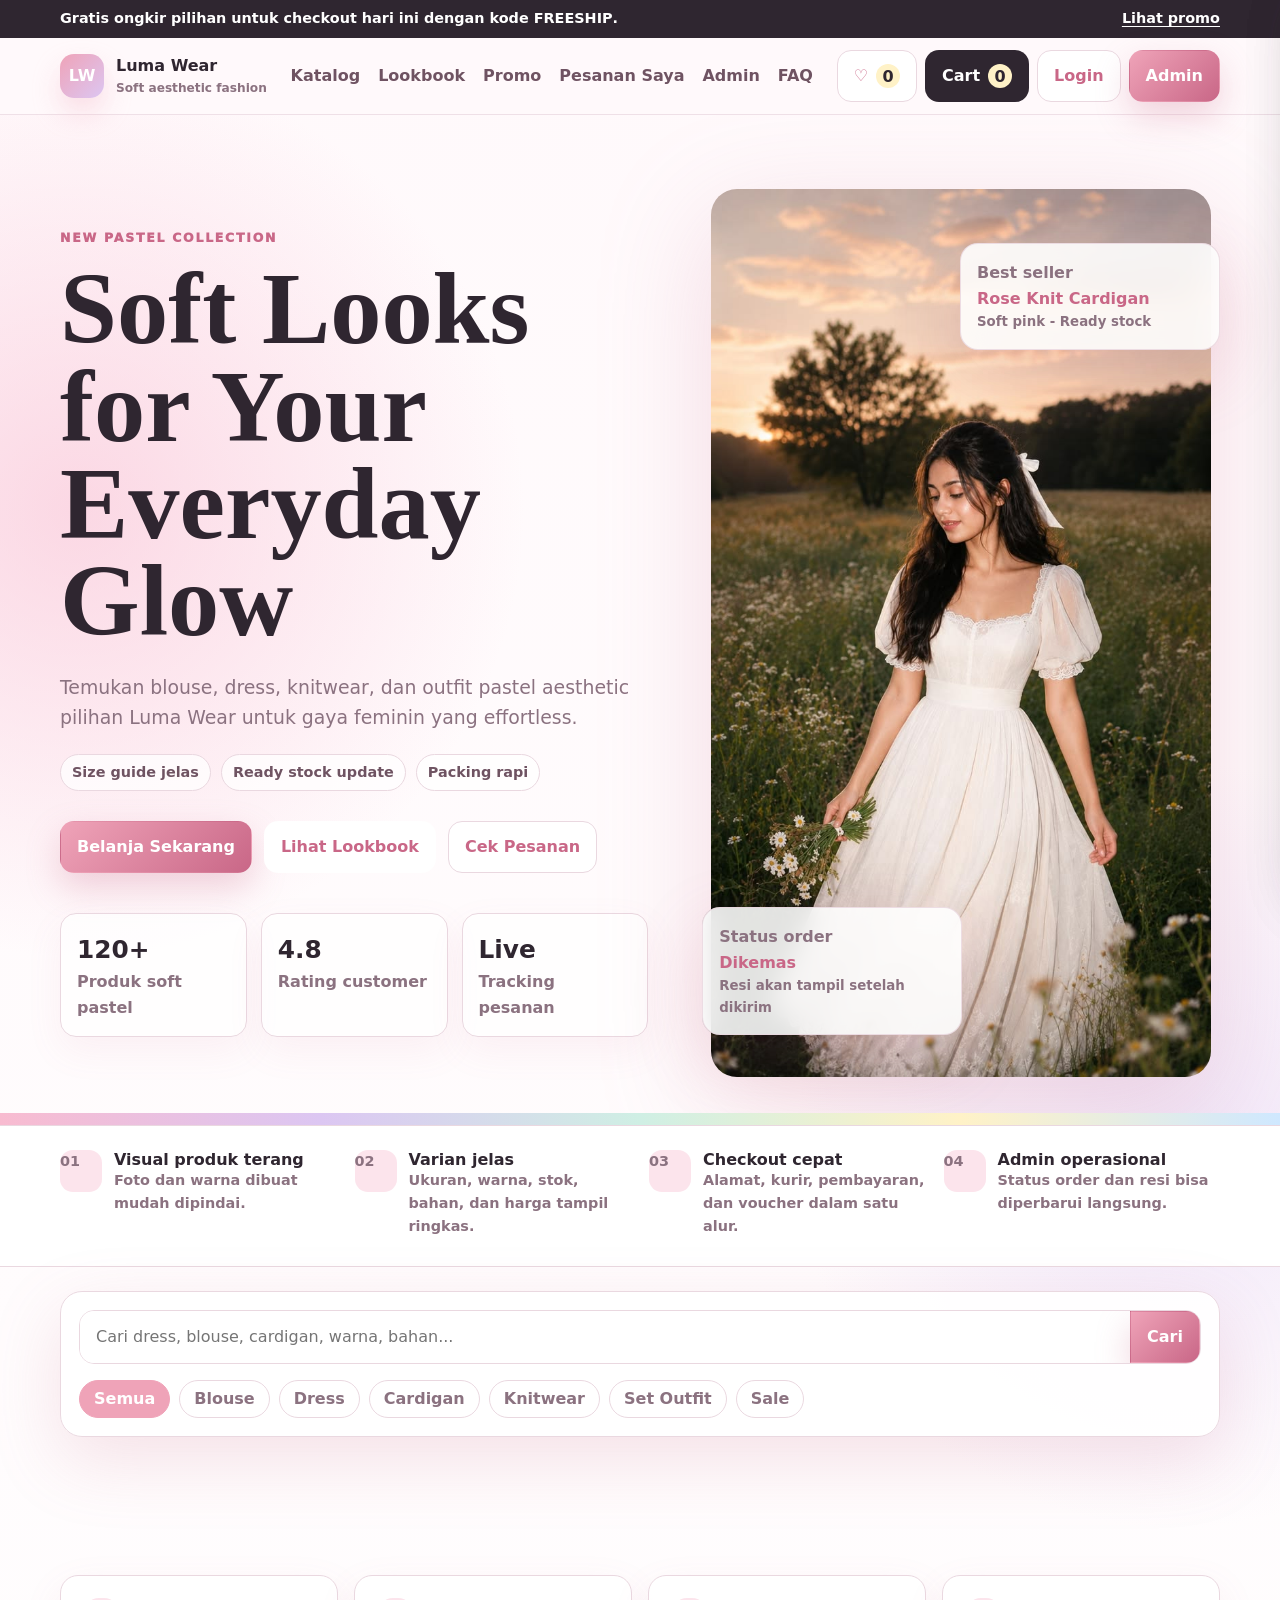
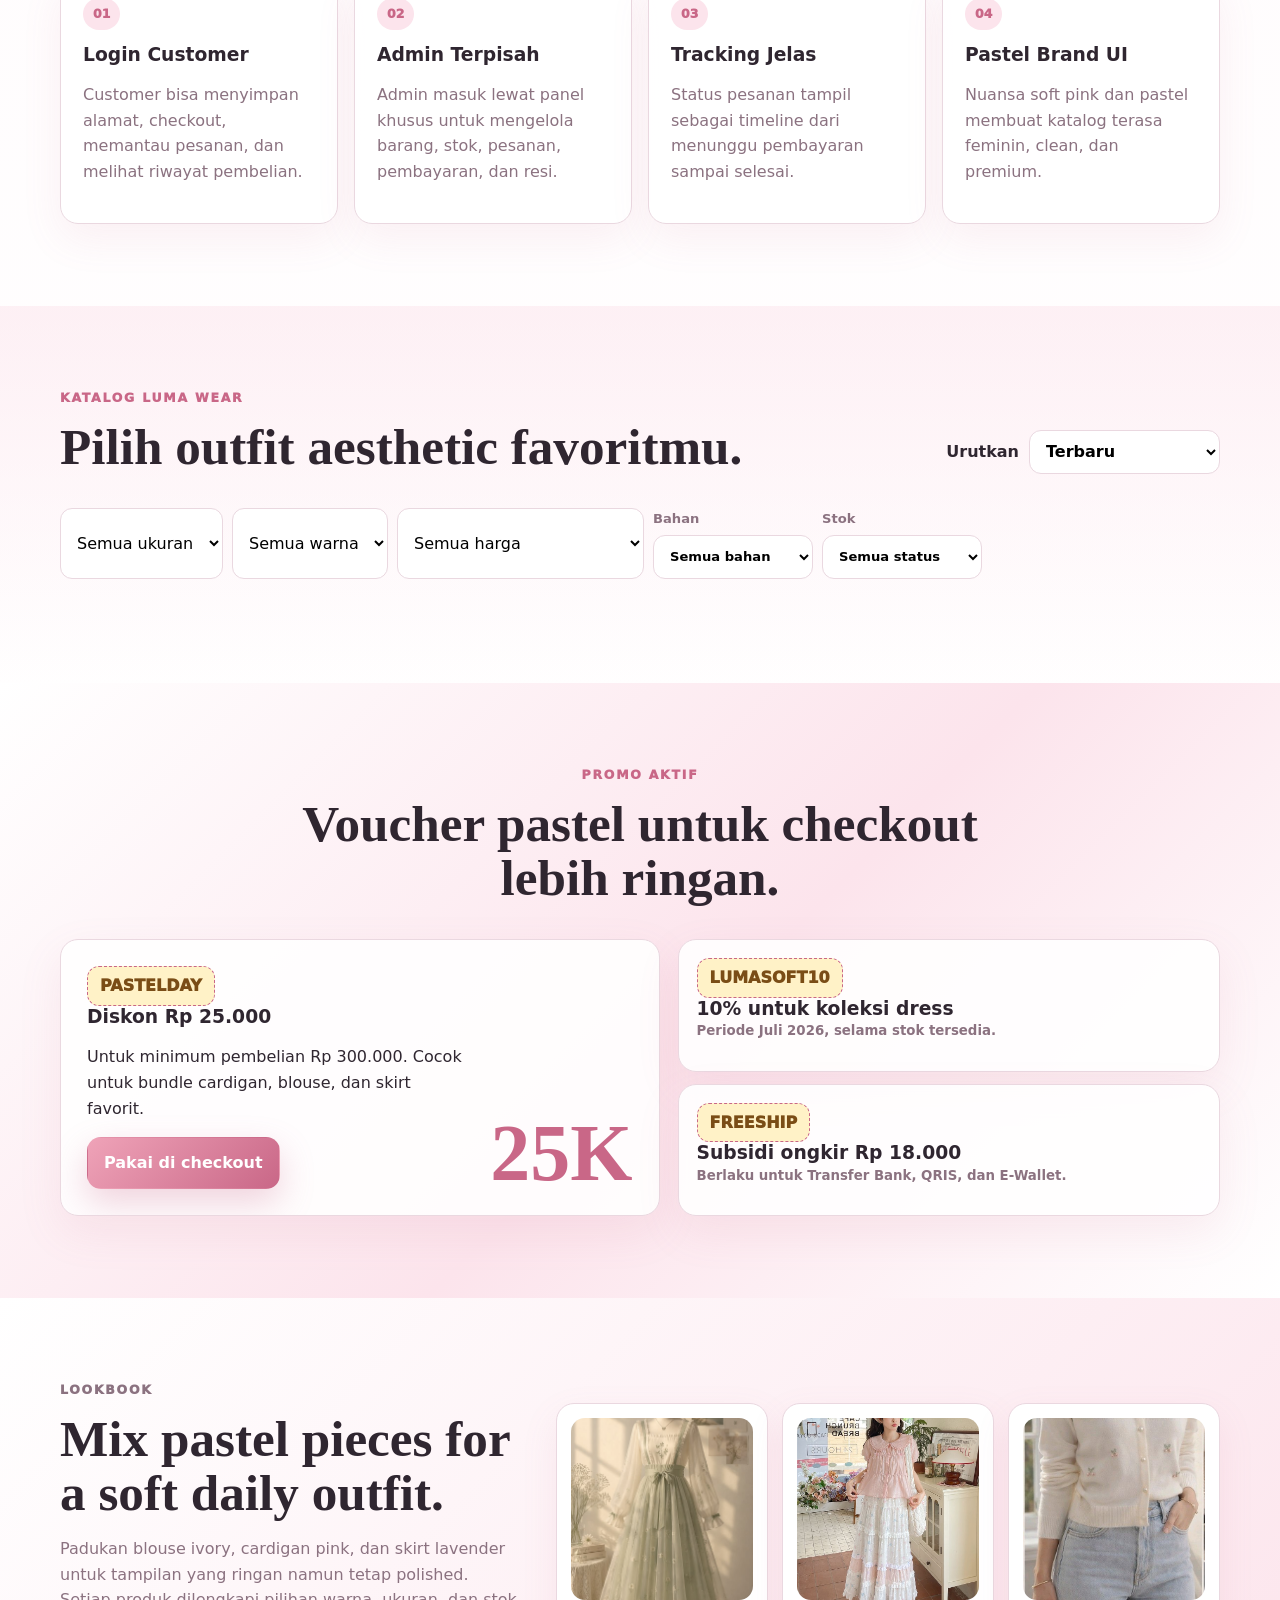
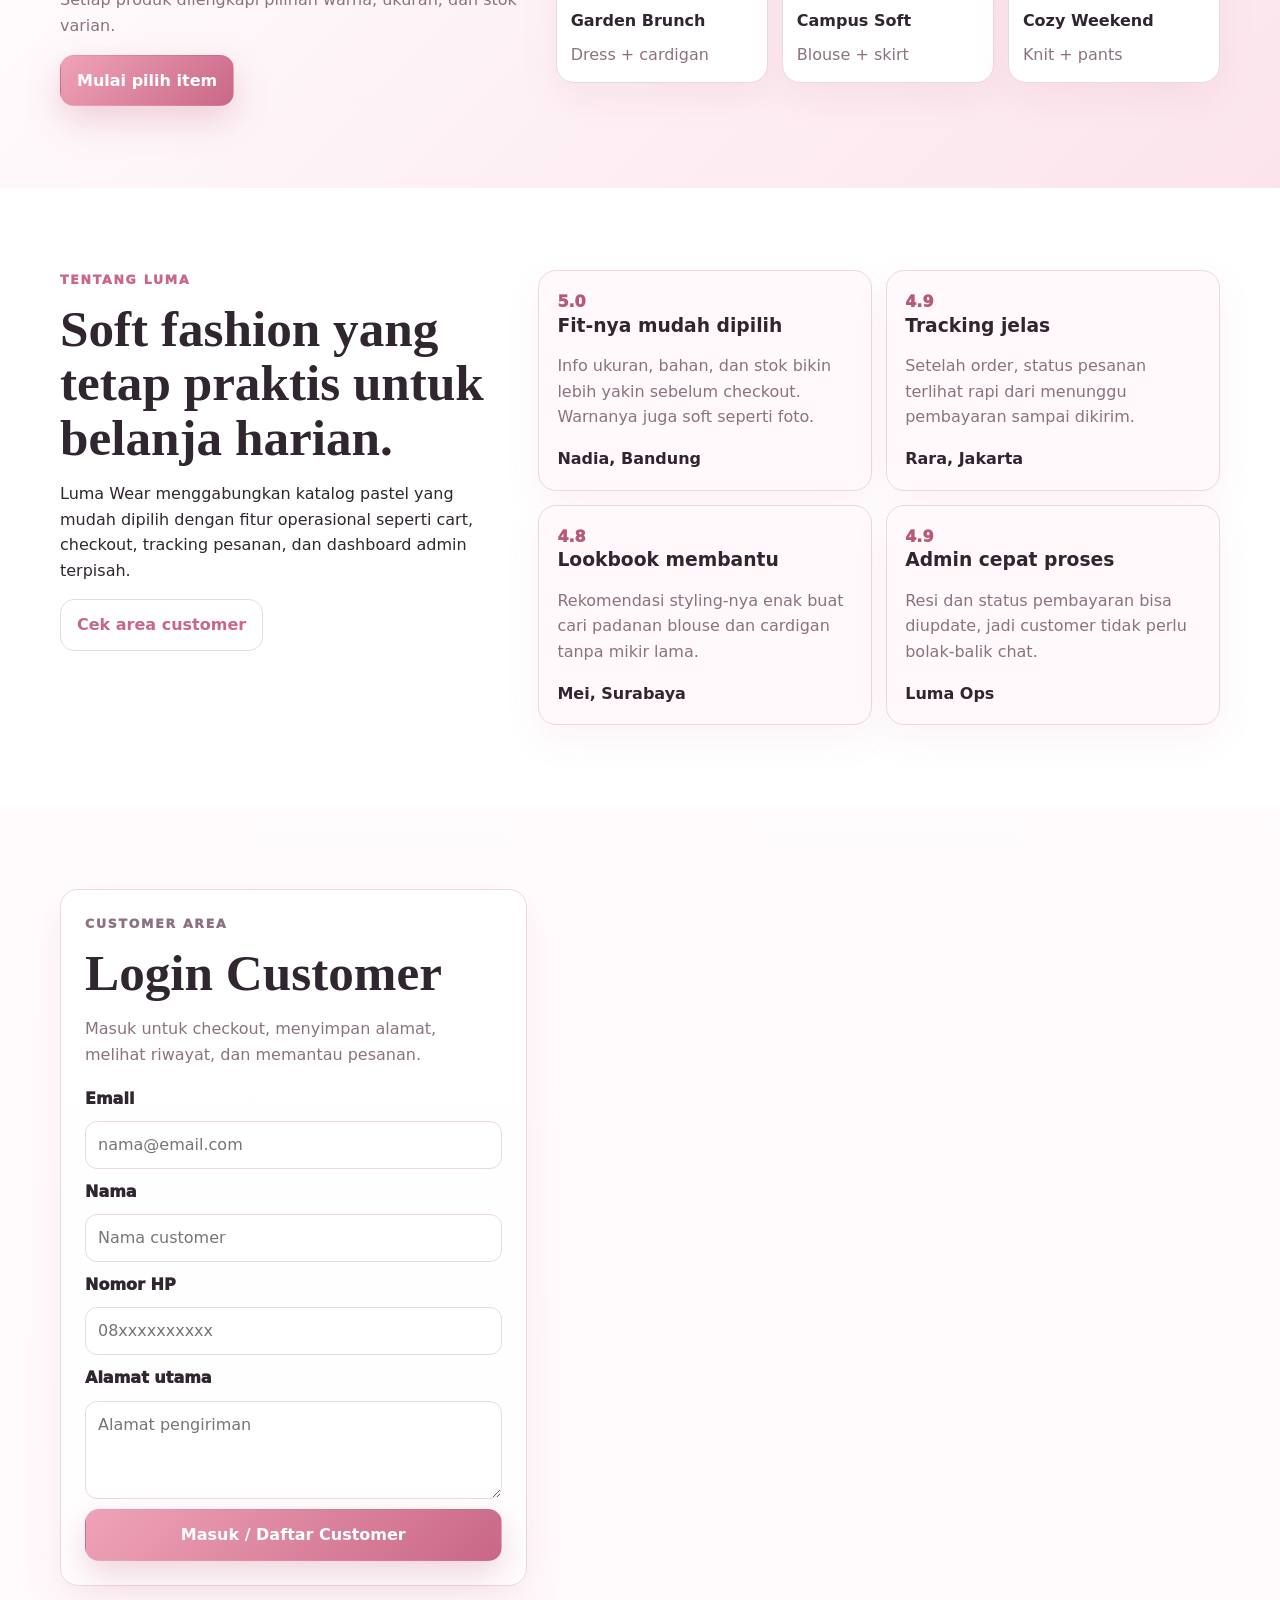
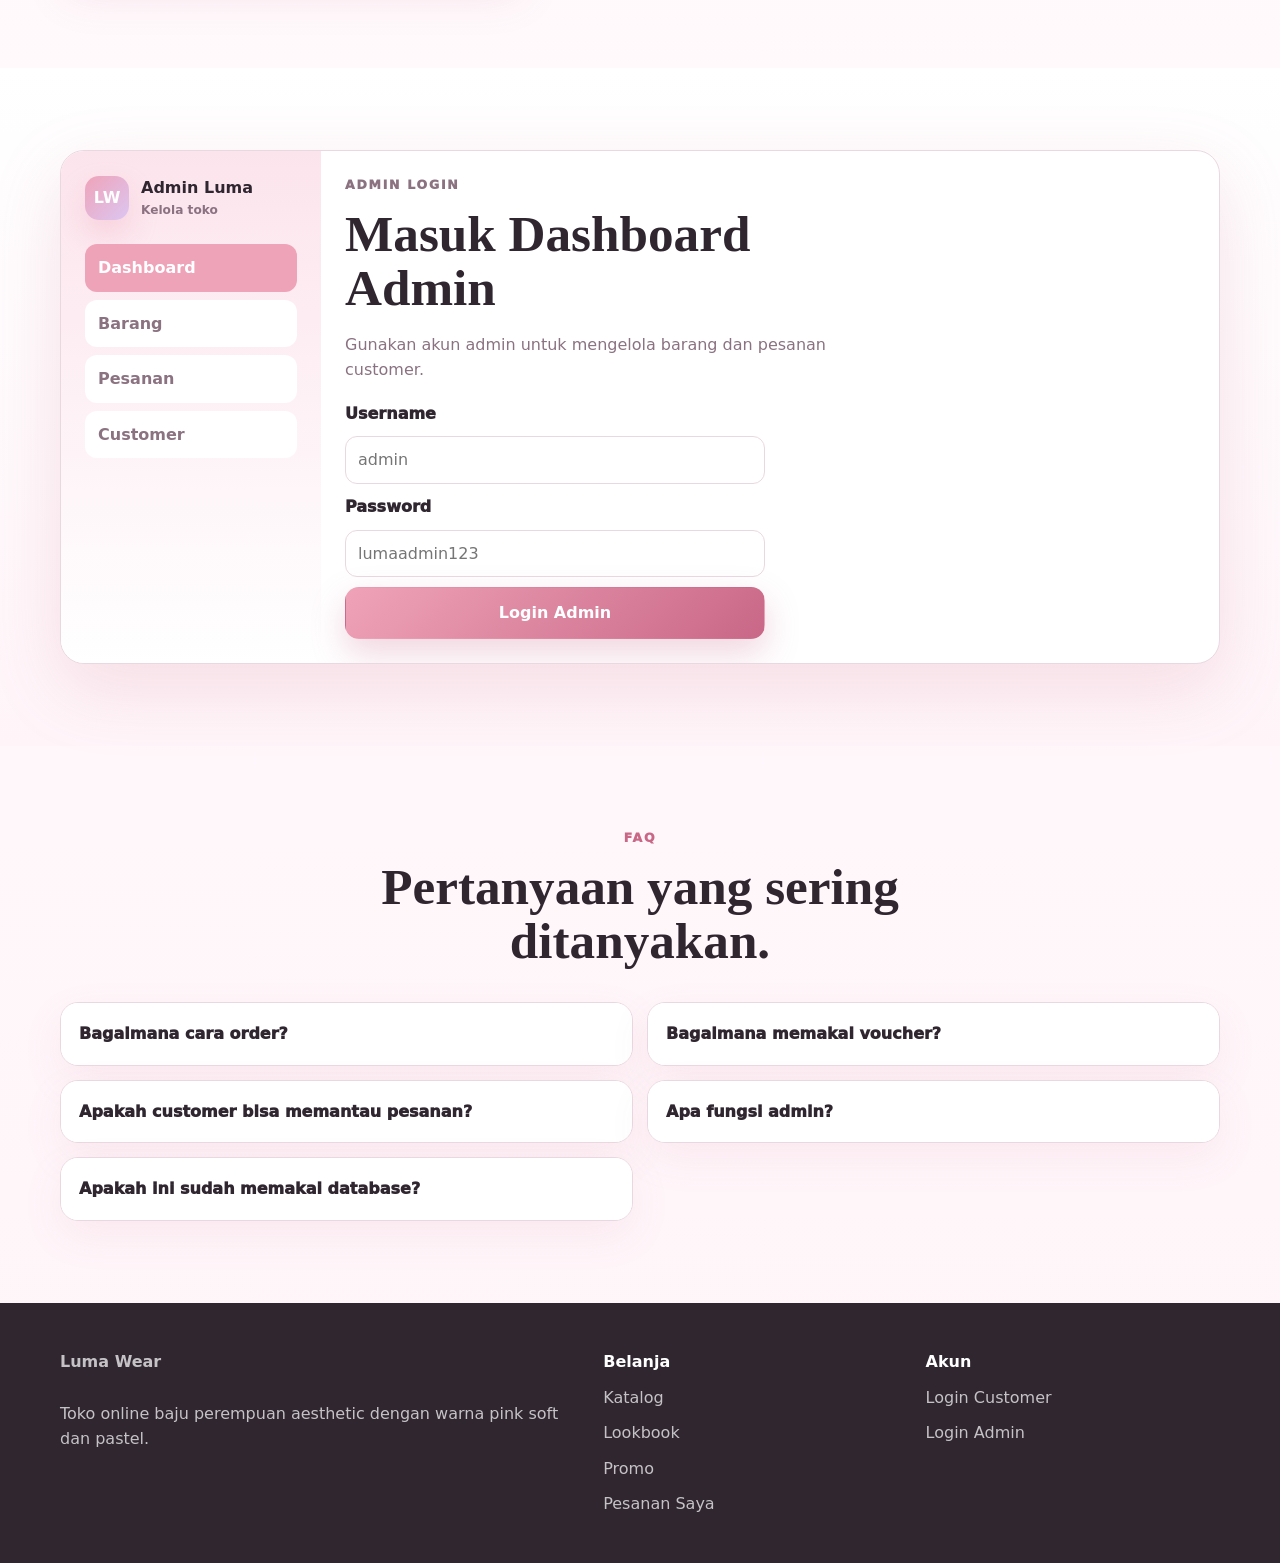
==== commit 1d405d90: "commit kedua ku" ====
--- a/landingpage1/index.html
+++ b/landingpage1/index.html
@@ -3,28 +3,42 @@
 <head>
   <meta charset="UTF-8" />
   <meta name="viewport" content="width=device-width, initial-scale=1.0" />
-  <title>KFC Online | Pesan Ayam Crispy, Bucket, Burger, dan Rice Box</title>
-  <meta name="description" content="Toko online KFC untuk pesan ayam crispy, bucket hemat, burger, rice box, minuman, dessert, promo, delivery, dan pickup outlet terdekat." />
+  <title>Luma Wear | Toko Baju Perempuan Aesthetic</title>
+  <meta name="description" content="Luma Wear adalah toko online baju perempuan aesthetic dengan koleksi blouse, dress, cardigan, knitwear, dan outfit pastel." />
   <link rel="stylesheet" href="styles.css" />
+  <style>
+    .skip-link{position:absolute;left:16px;top:-80px;z-index:999;padding:10px 14px;border-radius:10px;background:#2f2630;color:#fff;font-weight:900;transition:top .18s ease}.skip-link:focus{top:14px}.announcement{background:#2f2630;color:#fff;font-size:.9rem;font-weight:850}.announcement-inner{min-height:38px;display:flex;align-items:center;justify-content:space-between;gap:14px}.announcement a{text-decoration:underline;text-underline-offset:3px}.hero-badge-row{display:flex;flex-wrap:wrap;gap:10px;margin-top:22px}.mini-badge{display:inline-flex;align-items:center;gap:7px;min-height:34px;padding:6px 11px;border:1px solid var(--border);border-radius:999px;background:rgba(255,255,255,.76);color:#6f5362;font-size:.9rem;font-weight:900}.hero-visual{isolation:isolate}.hero-visual:before{content:"";position:absolute;inset:34px 42px;border-radius:36px;background:linear-gradient(135deg,rgba(248,187,208,.5),rgba(207,239,228,.5));transform:rotate(-4deg);z-index:-1}.trust-strip{position:relative;z-index:1;padding:24px 0 28px;background:#fff;border-block:1px solid var(--border)}.trust-grid{display:grid;grid-template-columns:repeat(4,minmax(0,1fr));gap:18px;align-items:start}.trust-grid article{display:flex;align-items:flex-start;gap:12px;min-width:0;min-height:64px}.trust-icon{display:grid;place-items:center;flex:0 0 auto;width:42px;height:42px;border-radius:13px;background:var(--blush);color:var(--rose-dark);font-weight:950}.trust-grid strong{display:block;line-height:1.2}.trust-grid span{display:block;color:var(--muted);font-size:.9rem;font-weight:750}.promo-section{background:linear-gradient(135deg,#fff,var(--blush) 55%,#fff)}.promo-grid{display:grid;grid-template-columns:1.05fr .95fr;gap:18px;align-items:stretch}.promo-hero,.promo-card{border:1px solid var(--border);border-radius:18px;background:rgba(255,255,255,.9);box-shadow:0 16px 44px rgba(201,103,135,.1)}.promo-hero{display:grid;grid-template-columns:1fr auto;gap:18px;align-items:end;padding:26px;overflow:hidden}.promo-code{display:inline-flex;align-items:center;width:fit-content;min-height:38px;padding:6px 12px;border:1px dashed var(--rose-dark);border-radius:12px;background:var(--butter);color:#7a4d16;font-weight:950}.promo-amount{font-family:Georgia,"Times New Roman",serif;font-size:clamp(2.5rem,7vw,5rem);line-height:.9;color:var(--rose-dark)}.promo-list{display:grid;gap:12px}.promo-card{padding:18px}.promo-card small{display:block;color:var(--muted);font-weight:850}.story-section{background:#fff}.story-layout{display:grid;grid-template-columns:.8fr 1.2fr;gap:24px;align-items:start}.story-panel{position:sticky;top:100px}.testimonial-grid{display:grid;grid-template-columns:repeat(2,minmax(0,1fr));gap:14px}.testimonial{padding:18px;border:1px solid var(--border);border-radius:18px;background:var(--warm-white);box-shadow:0 14px 36px rgba(201,103,135,.08)}.testimonial p{color:var(--muted)}.stars{color:#b85a76;font-weight:950;letter-spacing:0}.filter-bar label{display:grid;gap:6px;color:var(--muted);font-size:.82rem;font-weight:900}.filter-bar label select{min-width:160px}.product-card{position:relative}.stock-ribbon{position:absolute;top:14px;right:14px;z-index:2;padding:6px 10px;border-radius:999px;background:rgba(255,255,255,.9);color:var(--rose-dark);font-size:.78rem;font-weight:950;box-shadow:0 10px 24px rgba(47,38,48,.12)}.product-meta{display:grid;grid-template-columns:repeat(2,minmax(0,1fr));gap:8px;margin-top:12px}.product-meta span{padding:8px 10px;border-radius:12px;background:#fff7fa;color:#6f5362;font-size:.86rem;font-weight:850}.detail-tabs{display:grid;gap:8px;margin:8px 0 4px}.detail-row{padding:10px 12px;border:1px solid var(--border);border-radius:12px;background:var(--warm-white);color:#6f5362}.checkout-form input{min-height:44px;border:1px solid var(--border);border-radius:12px;padding:10px 12px;outline:0;background:#fff}.checkout-note{padding:12px 14px;border-radius:14px;background:var(--blush);color:#7b4357;font-weight:850}.mobile-cart-bar{position:fixed;left:12px;right:12px;bottom:12px;z-index:180;display:none;align-items:center;justify-content:space-between;gap:12px;padding:10px 12px;border:1px solid var(--border);border-radius:16px;background:rgba(255,255,255,.94);box-shadow:0 16px 44px rgba(47,38,48,.16);backdrop-filter:blur(12px)}.mobile-cart-bar strong{line-height:1}.mobile-cart-bar span{display:block;color:var(--muted);font-size:.82rem;font-weight:850}.field-error{border-color:var(--error)!important;box-shadow:0 0 0 4px rgba(217,92,117,.1)}@media(max-width:900px){.trust-grid,.promo-grid,.story-layout,.testimonial-grid{grid-template-columns:1fr}.story-panel{position:static}.promo-hero{grid-template-columns:1fr}.filter-bar label{flex:1 1 180px}}@media(max-width:760px){.announcement-inner{display:grid;padding:8px 0}.hero-badge-row{margin-top:18px}.trust-grid{grid-template-columns:1fr 1fr}.mobile-cart-bar{display:flex}.footer-grid{padding-bottom:76px}.product-meta{grid-template-columns:1fr}.hero-visual:before{inset:42px 12px}}@media(max-width:430px){.trust-grid{grid-template-columns:1fr}.promo-amount{font-size:3rem}.mobile-cart-bar .btn{padding-inline:12px}}
+  </style>
 </head>
 <body>
+  <a class="skip-link" href="#catalog">Lewati ke katalog</a>
+  <div class="announcement">
+    <div class="container announcement-inner">
+      <span>Gratis ongkir pilihan untuk checkout hari ini dengan kode <strong>FREESHIP</strong>.</span>
+      <a href="#promo">Lihat promo</a>
+    </div>
+  </div>
   <header class="site-header">
     <div class="container header-inner">
-      <a class="brand" href="#home" aria-label="KFC Online">
-        <span class="brand-mark">KFC</span>
-        <span><strong>KFC Online</strong><small>Order cepat, pickup atau delivery</small></span>
+      <a class="brand" href="#home" aria-label="Luma Wear">
+        <span class="brand-mark">LW</span>
+        <span><strong>Luma Wear</strong><small>Soft aesthetic fashion</small></span>
       </a>
-      <button class="nav-toggle" aria-label="Buka navigasi" aria-expanded="false"><span></span><span></span><span></span></button>
+      <button class="nav-toggle" id="nav-toggle" type="button" aria-label="Buka navigasi" aria-expanded="false"><span></span><span></span><span></span></button>
       <nav class="site-nav" id="site-nav" aria-label="Navigasi utama">
-        <a href="#menu">Menu</a><a href="#promo">Promo</a><a href="#outlet">Outlet</a><a href="#tracking">Status</a><a href="#pesanan-saya">Pesanan Saya</a><a href="#faq">FAQ</a><a href="#kontak">Kontak</a>
+        <a href="#catalog">Katalog</a>
+        <a href="#lookbook">Lookbook</a>
+        <a href="#promo">Promo</a>
+        <a href="#orders">Pesanan Saya</a>
+        <a href="#admin">Admin</a>
+        <a href="#faq">FAQ</a>
       </nav>
-      <div class="header-actions" id="auth-links">
-        <span class="header-user hidden" id="header-user"></span>
-        <a class="btn btn-ghost hidden" id="logout-button" href="#">Keluar</a>
-        <a class="btn btn-ghost" id="admin-login-link" href="#admin-login">Admin Login</a>
-        <a class="btn btn-ghost" id="login-link" href="login.html">Login</a>
-        <a class="btn btn-outline" id="register-link" href="register.html">Daftar</a>
-        <button class="cart-button" id="open-cart" aria-label="Buka keranjang"><span>Keranjang</span><strong id="cart-count">0</strong></button>
+      <div class="header-actions">
+        <span class="session-name hidden" id="customer-session-name"></span>
+        <button class="icon-btn" id="open-wishlist" type="button" aria-label="Buka wishlist">♡ <b id="wishlist-count">0</b></button>
+        <button class="cart-btn" id="open-cart" type="button">Cart <b id="cart-count">0</b></button>
+        <button class="btn btn-ghost" id="customer-login-shortcut" type="button">Login</button>
+        <button class="btn btn-primary" id="admin-login-shortcut" type="button">Admin</button>
       </div>
     </div>
   </header>
@@ -33,206 +47,397 @@
     <section class="hero" id="home">
       <div class="container hero-grid">
         <div class="hero-copy">
-          <p class="overline">KFC online store</p>
-          <h1>Pesan KFC Favoritmu Lebih Cepat</h1>
-          <p class="hero-lead">Ayam crispy, bucket hemat, burger, rice box, dan promo spesial siap diantar atau diambil di outlet terdekat.</p>
+          <p class="overline">New pastel collection</p>
+          <h1>Soft Looks for Your Everyday Glow</h1>
+          <p class="hero-lead">Temukan blouse, dress, knitwear, dan outfit pastel aesthetic pilihan Luma Wear untuk gaya feminin yang effortless.</p>
+          <div class="hero-badge-row" aria-label="Keunggulan belanja">
+            <span class="mini-badge">Size guide jelas</span>
+            <span class="mini-badge">Ready stock update</span>
+            <span class="mini-badge">Packing rapi</span>
+          </div>
           <div class="hero-actions">
-            <a class="btn btn-primary" href="#menu">Pesan Sekarang</a>
-            <a class="btn btn-light" href="#promo">Lihat Promo</a>
-            <a class="btn btn-link" href="#outlet">Cari Outlet</a>
-          </div>
-          <div class="hero-stats" aria-label="Ringkasan layanan">
-            <div><strong>30m</strong><span>Estimasi delivery</span></div><div><strong>2</strong><span>Mode order</span></div><div><strong>24K+</strong><span>Order bulan ini</span></div>
-          </div>
-        </div>
-        <div class="hero-media" aria-label="Produk unggulan KFC">
-          <img src="assets/images/kfc-bucket.svg" alt="Bucket ayam crispy KFC" />
-          <div class="hero-offer"><span>Promo favorit</span><strong>Super Bucket Deal</strong><small>Mulai Rp 99.000</small></div>
-        </div>
-      </div>
-    </section>
-
-    <section class="quick-order" aria-label="Pencarian cepat">
-      <div class="container quick-order-inner">
-        <div class="search-box"><input id="menu-search" type="search" placeholder="Cari ayam, bucket, burger, rice box, minuman..." aria-label="Cari menu" /><button class="btn btn-primary" id="search-button">Cari</button></div>
-        <div class="quick-links"><a href="#menu">Ayam</a><a href="#menu">Bucket</a><a href="#menu">Burger</a><a href="#menu">Rice Box</a><a href="#promo">Promo</a></div>
-      </div>
-    </section>
-
-    <section class="section value-section" id="fitur">
-      <div class="container section-heading"><p class="overline">Cepat dan praktis</p><h2>Semua kebutuhan order KFC dalam satu halaman.</h2></div>
-      <div class="container value-grid">
-        <article class="value-card"><span>01</span><h3>Menu Lengkap</h3><p>Ayam, bucket, burger, rice box, snack, minuman, dessert, dan paket promo tersusun rapi.</p></article>
-        <article class="value-card"><span>02</span><h3>Delivery atau Pickup</h3><p>Pilih antar ke alamat atau ambil sendiri di outlet terdekat sesuai jadwalmu.</p></article>
-        <article class="value-card"><span>03</span><h3>Promo Jelas</h3><p>Label diskon, harga promo, stok, dan syarat pembelian ditampilkan sebelum checkout.</p></article>
-        <article class="value-card"><span>04</span><h3>Status Pesanan</h3><p>Ikuti proses dari pembayaran, disiapkan, siap diambil, sampai selesai.</p></article>
-      </div>
-    </section>
-
-    <section class="section menu-section" id="menu">
-      <div class="container section-heading split-heading"><div><p class="overline">Menu KFC</p><h2>Pilih menu favoritmu.</h2></div><p>Filter kategori, cek harga, pilih varian original atau spicy, lalu masukkan ke keranjang.</p></div>
-      <div class="container category-tabs" id="category-tabs"><button class="tab active" data-category="all">Semua</button><button class="tab" data-category="ayam">Ayam</button><button class="tab" data-category="bucket">Bucket</button><button class="tab" data-category="burger">Burger</button><button class="tab" data-category="rice-box">Rice Box</button><button class="tab" data-category="snack">Snack</button><button class="tab" data-category="minuman">Minuman</button><button class="tab" data-category="dessert">Dessert</button><button class="tab" data-category="promo">Promo</button></div>
-      <div class="container menu-list" id="menu-list"></div>
+            <a class="btn btn-primary" href="#catalog">Belanja Sekarang</a>
+            <a class="btn btn-light" href="#lookbook">Lihat Lookbook</a>
+            <button class="btn btn-outline" id="quick-track-button" type="button">Cek Pesanan</button>
+          </div>
+          <div class="hero-stats">
+            <article><strong>120+</strong><span>Produk soft pastel</span></article>
+            <article><strong>4.8</strong><span>Rating customer</span></article>
+            <article><strong>Live</strong><span>Tracking pesanan</span></article>
+          </div>
+        </div>
+        <div class="hero-visual" aria-label="Koleksi Luma Wear">
+          <img src="assets/blousee.jpg" alt="Koleksi baju pastel Luma Wear" />
+          <div class="floating-card top-card"><span>Best seller</span><strong>Rose Knit Cardigan</strong><small>Soft pink - Ready stock</small></div>
+          <div class="floating-card bottom-card"><span>Status order</span><strong>Dikemas</strong><small>Resi akan tampil setelah dikirim</small></div>
+        </div>
+      </div>
+    </section>
+
+    <section class="trust-strip" aria-label="Keunggulan Luma Wear">
+      <div class="container trust-grid">
+        <article><span class="trust-icon">01</span><div><strong>Visual produk terang</strong><span>Foto dan warna dibuat mudah dipindai.</span></div></article>
+        <article><span class="trust-icon">02</span><div><strong>Varian jelas</strong><span>Ukuran, warna, stok, bahan, dan harga tampil ringkas.</span></div></article>
+        <article><span class="trust-icon">03</span><div><strong>Checkout cepat</strong><span>Alamat, kurir, pembayaran, dan voucher dalam satu alur.</span></div></article>
+        <article><span class="trust-icon">04</span><div><strong>Admin operasional</strong><span>Status order dan resi bisa diperbarui langsung.</span></div></article>
+      </div>
+    </section>
+
+    <section class="quick-panel">
+      <div class="container quick-panel-inner">
+        <div class="search-box">
+          <input id="product-search" type="search" placeholder="Cari dress, blouse, cardigan, warna, bahan..." aria-label="Cari produk" />
+          <button class="btn btn-primary" id="search-action" type="button">Cari</button>
+        </div>
+        <div class="quick-tags" id="category-filter">
+          <button class="tag active" data-category="all" type="button">Semua</button>
+          <button class="tag" data-category="Blouse" type="button">Blouse</button>
+          <button class="tag" data-category="Dress" type="button">Dress</button>
+          <button class="tag" data-category="Cardigan" type="button">Cardigan</button>
+          <button class="tag" data-category="Knitwear" type="button">Knitwear</button>
+          <button class="tag" data-category="Set Outfit" type="button">Set Outfit</button>
+          <button class="tag" data-category="Sale" type="button">Sale</button>
+        </div>
+      </div>
+    </section>
+
+    <section class="section feature-section">
+      <div class="container feature-grid">
+        <article><span>01</span><h3>Login Customer</h3><p>Customer bisa menyimpan alamat, checkout, memantau pesanan, dan melihat riwayat pembelian.</p></article>
+        <article><span>02</span><h3>Admin Terpisah</h3><p>Admin masuk lewat panel khusus untuk mengelola barang, stok, pesanan, pembayaran, dan resi.</p></article>
+        <article><span>03</span><h3>Tracking Jelas</h3><p>Status pesanan tampil sebagai timeline dari menunggu pembayaran sampai selesai.</p></article>
+        <article><span>04</span><h3>Pastel Brand UI</h3><p>Nuansa soft pink dan pastel membuat katalog terasa feminin, clean, dan premium.</p></article>
+      </div>
+    </section>
+
+    <section class="section catalog-section" id="catalog">
+      <div class="container section-heading split-heading">
+        <div>
+          <p class="overline">Katalog Luma Wear</p>
+          <h2>Pilih outfit aesthetic favoritmu.</h2>
+        </div>
+        <div class="sort-row">
+          <label for="sort-select">Urutkan</label>
+          <select id="sort-select">
+            <option value="newest">Terbaru</option>
+            <option value="low">Harga termurah</option>
+            <option value="high">Harga termahal</option>
+            <option value="popular">Paling populer</option>
+          </select>
+        </div>
+      </div>
+      <div class="container filter-bar">
+        <select id="size-filter" aria-label="Filter ukuran">
+          <option value="all">Semua ukuran</option>
+          <option value="XS">XS</option><option value="S">S</option><option value="M">M</option><option value="L">L</option><option value="XL">XL</option><option value="All Size">All Size</option>
+        </select>
+        <select id="color-filter" aria-label="Filter warna">
+          <option value="all">Semua warna</option>
+          <option value="Soft Pink">Soft Pink</option><option value="Ivory">Ivory</option><option value="Lavender">Lavender</option><option value="Mint">Mint</option><option value="Sky Blue">Sky Blue</option><option value="Butter Cream">Butter Cream</option>
+        </select>
+        <select id="price-filter" aria-label="Filter harga">
+          <option value="all">Semua harga</option>
+          <option value="under150">Di bawah Rp 150.000</option>
+          <option value="150to250">Rp 150.000 - Rp 250.000</option>
+          <option value="above250">Di atas Rp 250.000</option>
+        </select>
+        <label for="material-filter">Bahan
+          <select id="material-filter" aria-label="Filter bahan">
+            <option value="all">Semua bahan</option>
+            <option value="Knit">Knit</option>
+            <option value="Rayon">Rayon</option>
+            <option value="Cotton">Cotton</option>
+            <option value="Crepe">Crepe</option>
+          </select>
+        </label>
+        <label for="stock-filter">Stok
+          <select id="stock-filter" aria-label="Filter status stok">
+            <option value="all">Semua status</option>
+            <option value="ready">Ready stock</option>
+            <option value="low">Stok menipis</option>
+            <option value="empty">Habis</option>
+          </select>
+        </label>
+      </div>
+      <div class="container product-grid" id="product-grid"></div>
     </section>
 
     <section class="section promo-section" id="promo">
-      <div class="container promo-layout">
-        <div class="promo-copy"><p class="overline">Promo hari ini</p><h2>Bucket hemat untuk sendiri, keluarga, dan kantor.</h2><p>Promo aktif ditampilkan dengan harga final agar pelanggan bisa langsung pesan tanpa menebak total biaya.</p><a class="btn btn-light" href="#menu">Lihat Semua Promo</a></div>
-        <div class="promo-grid">
-          <article class="promo-card"><img src="assets/images/kfc-bucket.svg" alt="Super Bucket Deal" /><div><span class="promo-label">Hemat 25%</span><h3>Super Bucket Deal</h3><p>6 ayam crispy, 3 nasi, dan 3 minuman untuk makan ramai-ramai.</p><div class="promo-meta"><strong>Rp 129.000</strong><button class="btn btn-primary btn-sm" data-promoid="super-bucket">Pesan</button></div></div></article>
-          <article class="promo-card"><img src="assets/images/kfc-ricebox.svg" alt="Lunch Rice Box Deal" /><div><span class="promo-label">Lunch deal</span><h3>Rice Box Duo</h3><p>2 rice box spicy, 2 minuman, dan saus pilihan untuk makan siang cepat.</p><div class="promo-meta"><strong>Rp 58.000</strong><button class="btn btn-primary btn-sm" data-promoid="rice-duo">Pesan</button></div></div></article>
-        </div>
-      </div>
-    </section>
-
-    <section class="section outlet-section" id="outlet">
-      <div class="container section-heading split-heading"><div><p class="overline">Outlet terdekat</p><h2>Pilih delivery atau pickup.</h2></div><p>Cari kota, lihat jam operasional, lalu gunakan outlet terdekat untuk estimasi order lebih akurat.</p></div>
-      <div class="container outlet-layout">
-        <div class="outlet-panel"><label for="city-search">Cari kota atau outlet</label><input id="city-search" type="search" placeholder="Contoh: Jakarta" /><div class="outlet-list" id="outlet-list"></div></div>
-        <div class="map-preview"><div class="map-grid"></div><div class="map-pin main-pin"></div><div class="map-pin second-pin"></div><div class="map-card"><strong>KFC Kemang</strong><span>Buka, delivery 25-35 menit</span></div></div>
-      </div>
-    </section>
-
-    <section class="section tracking-section" id="tracking">
-      <div class="container tracking-layout">
-        <div><p class="overline">Status pesanan</p><h2>Tracking dibuat sederhana dan mudah dipahami.</h2><p>Pelanggan dapat melihat nomor pesanan, estimasi waktu, dan progres dari pembayaran sampai pesanan selesai.</p></div>
-        <div class="tracking-stack">
-          <div class="status-timeline"><article class="done"><span></span><div><strong>Pembayaran Berhasil</strong><p>Pesanan dikirim ke outlet.</p></div></article><article class="active"><span></span><div><strong>Sedang Disiapkan</strong><p>Tim dapur menyiapkan ayam crispy dan paketmu.</p></div></article><article><span></span><div><strong>Dalam Pengiriman</strong><p>Kurir menuju alamat atau pesanan siap pickup.</p></div></article></div>
-          <div class="order-tracker-card" id="pesanan-saya">
-            <h3>Pesanan Saya</h3>
-            <p>Masukkan nomor pesanan untuk melihat status dan rincian pesanan Anda.</p>
-            <div class="search-box">
-              <input id="order-tracker-input" type="text" placeholder="Contoh: KFC-123456" />
-              <button class="btn btn-primary" id="track-order-button" type="button">Cek</button>
-            </div>
-            <div class="tracker-output" id="order-tracker-output"></div>
-          </div>
-        </div>
-      </div>
-    </section>
-
-    <section class="section article-section" id="akun">
-      <div class="container section-heading split-heading"><div><p class="overline">Akun dan reorder</p><h2>Belanja berikutnya lebih cepat.</h2></div><p>Riwayat pesanan, alamat tersimpan, voucher, dan fitur pesan lagi membantu repeat order.</p></div>
-      <div class="container article-grid"><article class="article-card"><span>Riwayat</span><h3>Pesan Lagi</h3><p>Ambil pesanan favorit dari histori dan masukkan kembali ke keranjang.</p></article><article class="article-card"><span>Voucher</span><h3>Promo Member</h3><p>Simpan voucher gratis ongkir, bucket hemat, atau lunch deal.</p></article><article class="article-card"><span>Alamat</span><h3>Delivery Lebih Cepat</h3><p>Alamat rumah dan kantor bisa dipilih ulang saat checkout.</p></article></div>
-    </section>
-
-    <section class="section faq-section" id="faq">
-      <div class="container section-heading"><p class="overline">FAQ</p><h2>Pertanyaan yang sering diajukan.</h2></div>
-      <div class="container faq-grid"><article class="faq-item"><button class="faq-question">Bagaimana cara memesan?</button><div class="faq-answer">Pilih menu, atur varian, tambahkan ke keranjang, lalu lanjut ke checkout.</div></article><article class="faq-item"><button class="faq-question">Apakah bisa pickup?</button><div class="faq-answer">Bisa. Di checkout pilih Pickup, lalu pilih outlet dan jam pengambilan.</div></article><article class="faq-item"><button class="faq-question">Metode pembayaran apa saja?</button><div class="faq-answer">COD, transfer bank, QRIS, dan e-wallet dapat disiapkan sesuai kebutuhan toko.</div></article><article class="faq-item"><button class="faq-question">Apakah promo bisa digabung?</button><div class="faq-answer">Promo mengikuti syarat dan ketentuan masing-masing voucher atau paket.</div></article></div>
-    </section>
-
-    <section class="section contact-section" id="kontak">
-      <div class="container contact-layout"><div><p class="overline">Kontak</p><h2>Butuh bantuan order?</h2><p>Hubungi layanan pelanggan untuk informasi outlet, pembayaran, atau status pesanan.</p></div><div class="contact-grid"><article class="contact-card"><span>Customer Care</span><strong>14022</strong></article><article class="contact-card"><span>Jam Layanan</span><strong>09.00 - 22.00 WIB</strong></article><article class="contact-card"><span>Layanan</span><strong>Pesanan langsung di website</strong></article></div></div>
-    </section>
-  </main>
-
-  <section class="section admin-section hidden" id="admin-section">
-    <div class="container">
-      <div class="admin-shell">
+      <div class="container section-heading">
+        <p class="overline">Promo aktif</p>
+        <h2>Voucher pastel untuk checkout lebih ringan.</h2>
+      </div>
+      <div class="container promo-grid">
+        <article class="promo-hero">
+          <div>
+            <span class="promo-code">PASTELDAY</span>
+            <h3>Diskon Rp 25.000</h3>
+            <p>Untuk minimum pembelian Rp 300.000. Cocok untuk bundle cardigan, blouse, dan skirt favorit.</p>
+            <a class="btn btn-primary" href="#catalog">Pakai di checkout</a>
+          </div>
+          <strong class="promo-amount">25K</strong>
+        </article>
+        <div class="promo-list">
+          <article class="promo-card"><span class="promo-code">LUMASOFT10</span><h3>10% untuk koleksi dress</h3><small>Periode Juli 2026, selama stok tersedia.</small></article>
+          <article class="promo-card"><span class="promo-code">FREESHIP</span><h3>Subsidi ongkir Rp 18.000</h3><small>Berlaku untuk Transfer Bank, QRIS, dan E-Wallet.</small></article>
+        </div>
+      </div>
+    </section>
+
+    <section class="section lookbook-section" id="lookbook">
+      <div class="container lookbook-layout">
+        <div>
+          <p class="overline">Lookbook</p>
+          <h2>Mix pastel pieces for a soft daily outfit.</h2>
+          <p>Padukan blouse ivory, cardigan pink, dan skirt lavender untuk tampilan yang ringan namun tetap polished. Setiap produk dilengkapi pilihan warna, ukuran, dan stok varian.</p>
+          <a class="btn btn-primary" href="#catalog">Mulai pilih item</a>
+        </div>
+        <div class="lookbook-board">
+          <article><img src="assets/dress.jpg" alt="Pastel dress" /><strong>Garden Brunch</strong><span>Dress + cardigan</span></article>
+          <article><img src="assets/blouse.jpg" alt="Soft blouse" /><strong>Campus Soft</strong><span>Blouse + skirt</span></article>
+          <article><img src="assets/knit.jpg" alt="Pink cardigan" /><strong>Cozy Weekend</strong><span>Knit + pants</span></article>
+        </div>
+      </div>
+    </section>
+
+
+
+    <section class="section story-section" id="testimoni">
+      <div class="container story-layout">
+        <div class="story-panel">
+          <p class="overline">Tentang Luma</p>
+          <h2>Soft fashion yang tetap praktis untuk belanja harian.</h2>
+          <p>Luma Wear menggabungkan katalog pastel yang mudah dipilih dengan fitur operasional seperti cart, checkout, tracking pesanan, dan dashboard admin terpisah.</p>
+          <a class="btn btn-outline" href="#orders">Cek area customer</a>
+        </div>
+        <div class="testimonial-grid" aria-label="Testimoni customer">
+          <article class="testimonial"><span class="stars">5.0</span><h3>Fit-nya mudah dipilih</h3><p>Info ukuran, bahan, dan stok bikin lebih yakin sebelum checkout. Warnanya juga soft seperti foto.</p><strong>Nadia, Bandung</strong></article>
+          <article class="testimonial"><span class="stars">4.9</span><h3>Tracking jelas</h3><p>Setelah order, status pesanan terlihat rapi dari menunggu pembayaran sampai dikirim.</p><strong>Rara, Jakarta</strong></article>
+          <article class="testimonial"><span class="stars">4.8</span><h3>Lookbook membantu</h3><p>Rekomendasi styling-nya enak buat cari padanan blouse dan cardigan tanpa mikir lama.</p><strong>Mei, Surabaya</strong></article>
+          <article class="testimonial"><span class="stars">4.9</span><h3>Admin cepat proses</h3><p>Resi dan status pembayaran bisa diupdate, jadi customer tidak perlu bolak-balik chat.</p><strong>Luma Ops</strong></article>
+        </div>
+      </div>
+    </section>
+
+    <section class="section account-section" id="orders">
+      <div class="container account-layout">
+        <div class="auth-panel" id="customer-auth-panel">
+          <p class="overline">Customer area</p>
+          <h2>Login Customer</h2>
+          <p>Masuk untuk checkout, menyimpan alamat, melihat riwayat, dan memantau pesanan.</p>
+          <div id="customer-alert"></div>
+          <form id="customer-login-form" class="form-card">
+            <label for="customer-email">Email</label>
+            <input id="customer-email" type="email" placeholder="nama@email.com" required />
+            <label for="customer-name">Nama</label>
+            <input id="customer-name" type="text" placeholder="Nama customer" required />
+            <label for="customer-phone">Nomor HP</label>
+            <input id="customer-phone" type="tel" placeholder="08xxxxxxxxxx" required />
+            <label for="customer-address">Alamat utama</label>
+            <textarea id="customer-address" rows="3" placeholder="Alamat pengiriman" required></textarea>
+            <button class="btn btn-primary full-width" type="submit">Masuk / Daftar Customer</button>
+          </form>
+        </div>
+        <div class="customer-dashboard hidden" id="customer-dashboard">
+          <div class="dashboard-heading">
+            <div><p class="overline">Pesanan Saya</p><h2 id="customer-greeting">Halo</h2></div>
+            <button class="btn btn-outline" id="customer-logout" type="button">Logout</button>
+          </div>
+          <div class="profile-card" id="customer-profile-card"></div>
+          <div class="order-tabs">
+            <button class="order-tab active" data-order-filter="all" type="button">Semua</button>
+            <button class="order-tab" data-order-filter="Menunggu Pembayaran" type="button">Menunggu</button>
+            <button class="order-tab" data-order-filter="Dikemas" type="button">Dikemas</button>
+            <button class="order-tab" data-order-filter="Dikirim" type="button">Dikirim</button>
+            <button class="order-tab" data-order-filter="Selesai" type="button">Selesai</button>
+          </div>
+          <div id="customer-orders" class="order-list"></div>
+        </div>
+      </div>
+    </section>
+
+    <section class="section admin-section" id="admin">
+      <div class="container admin-shell">
         <aside class="admin-sidebar">
-          <div class="admin-brand">
-            <span class="brand-mark">KFC</span>
-            <div><strong>Admin Panel</strong><small>Kelola pesanan & menu</small></div>
-          </div>
+          <div class="admin-brand"><span class="brand-mark">LW</span><div><strong>Admin Luma</strong><small>Kelola toko</small></div></div>
           <nav class="admin-nav">
             <button class="admin-nav-btn active" data-admin-view="dashboard" type="button">Dashboard</button>
-            <button class="admin-nav-btn" data-admin-view="orders" type="button">Daftar Pesanan</button>
-            <button class="admin-nav-btn" data-admin-view="menu" type="button">Kelola Menu</button>
-            <button class="admin-nav-btn" data-admin-view="status" type="button">Kelola Status Pesanan</button>
+            <button class="admin-nav-btn" data-admin-view="products" type="button">Barang</button>
+            <button class="admin-nav-btn" data-admin-view="orders" type="button">Pesanan</button>
+            <button class="admin-nav-btn" data-admin-view="customers" type="button">Customer</button>
           </nav>
         </aside>
         <div class="admin-main">
-          <div class="admin-topbar">
-            <div><p class="overline">Panel Admin</p><h2 id="admin-title">Dashboard Admin</h2></div>
-            <button class="btn btn-outline" id="admin-logout-button" type="button">Logout</button>
-          </div>
-          <div id="admin-auth-card" class="admin-auth-card">
-            <h3>Admin Login</h3>
-            <p>Masuk dengan akun admin untuk mengelola pesanan dan menu.</p>
-            <div id="admin-login-alert"></div>
-            <form id="admin-login-form">
+          <div class="admin-login" id="admin-login-card">
+            <p class="overline">Admin login</p>
+            <h2>Masuk Dashboard Admin</h2>
+            <p>Gunakan akun admin untuk mengelola barang dan pesanan customer.</p>
+            <div id="admin-alert"></div>
+            <form id="admin-login-form" class="form-card compact-form">
               <label for="admin-username">Username</label>
-              <input id="admin-username" name="admin_username" type="text" required />
+              <input id="admin-username" type="text" placeholder="admin" required />
               <label for="admin-password">Password</label>
-              <input id="admin-password" name="admin_password" type="password" required />
-              <button type="submit" class="btn btn-primary full-width">Login</button>
+              <input id="admin-password" type="password" placeholder="lumaadmin123" required />
+              <button class="btn btn-primary full-width" type="submit">Login Admin</button>
             </form>
           </div>
-          <div id="admin-dashboard-view" class="admin-view hidden">
-            <div class="admin-summary-grid">
-              <article class="admin-stat-card"><strong id="admin-stat-orders">0</strong><span>Pesanan</span></article>
-              <article class="admin-stat-card"><strong id="admin-stat-pending">0</strong><span>Menunggu Konfirmasi</span></article>
-              <article class="admin-stat-card"><strong id="admin-stat-completed">0</strong><span>Selesai</span></article>
+          <div class="admin-dashboard hidden" id="admin-dashboard">
+            <div class="dashboard-heading">
+              <div><p class="overline">Dashboard admin</p><h2 id="admin-view-title">Ringkasan Toko</h2></div>
+              <button class="btn btn-outline" id="admin-logout" type="button">Logout Admin</button>
             </div>
-            <div class="admin-panel-card">
-              <h3>Daftar Pesanan</h3>
-              <div id="admin-orders-list"></div>
-            </div>
-          </div>
-          <div id="admin-view-orders" class="admin-view hidden">
-            <div class="admin-panel-card">
-              <h3>Daftar Pesanan</h3>
-              <div id="admin-orders-list-secondary"></div>
-            </div>
-          </div>
-          <div id="admin-view-menu" class="admin-view hidden">
-            <div class="admin-panel-card">
-              <h3>Kelola Menu</h3>
-              <form id="admin-menu-form" class="admin-form">
-                <div class="admin-form-row">
-                  <div>
-                    <label for="admin-menu-name">Nama Menu</label>
-                    <input id="admin-menu-name" name="menu_name" type="text" required />
-                  </div>
-                  <div>
-                    <label for="admin-menu-category">Kategori</label>
-                    <select id="admin-menu-category" name="menu_category">
-                      <option value="ayam">Ayam</option>
-                      <option value="bucket">Bucket</option>
-                      <option value="burger">Burger</option>
-                      <option value="rice-box">Rice Box</option>
-                      <option value="snack">Snack</option>
-                      <option value="minuman">Minuman</option>
-                      <option value="dessert">Dessert</option>
-                      <option value="promo">Promo</option>
-                    </select>
-                  </div>
-                </div>
-                <div class="admin-form-row">
-                  <div>
-                    <label for="admin-menu-price">Harga</label>
-                    <input id="admin-menu-price" name="menu_price" type="number" min="1000" required />
-                  </div>
-                  <div>
-                    <label for="admin-menu-image">Gambar</label>
-                    <input id="admin-menu-image" name="menu_image" type="text" placeholder="assets/images/kfc-bucket.svg" />
-                  </div>
-                </div>
-                <label for="admin-menu-desc">Deskripsi</label>
-                <textarea id="admin-menu-desc" name="menu_desc" rows="3" required></textarea>
-                <button type="submit" class="btn btn-primary">Tambah Menu</button>
-              </form>
-              <div id="admin-menu-list"></div>
-            </div>
-          </div>
-          <div id="admin-view-status" class="admin-view hidden">
-            <div class="admin-panel-card">
-              <h3>Kelola Status Pesanan</h3>
-              <div id="admin-status-list"></div>
-            </div>
-          </div>
-        </div>
-      </div>
-    </div>
-  </section>
-
-  <footer class="site-footer"><div class="container footer-grid"><div><a class="footer-brand" href="#home">KFC Online</a><p>Toko online untuk menu, promo, outlet, delivery, pickup, checkout, dan status pesanan.</p></div><div><strong>Navigasi</strong><a href="#menu">Menu</a><a href="#promo">Promo</a><a href="#outlet">Outlet</a><a href="#tracking">Status</a></div><div><strong>Bantuan</strong><a href="#faq">FAQ</a><a href="#kontak">Kontak</a><a href="checkout.html">Checkout</a></div></div><div class="container footer-bottom">Copyright 2026 KFC Online. Gunakan aset resmi untuk publikasi produksi.</div></footer>
-
-  <aside class="cart-drawer" id="cart-drawer" aria-hidden="true"><div class="drawer-header"><h2>Keranjang Anda</h2><button class="close-drawer" id="close-cart" aria-label="Tutup keranjang">×</button></div><div class="drawer-body" id="cart-items"></div><div class="drawer-footer"><div class="drawer-total"><span>Total</span><strong id="cart-total">Rp 0</strong></div><button class="btn btn-primary full-width" id="checkout-button">Checkout</button></div></aside>
-
-  <div class="modal hidden" id="order-modal" aria-hidden="true"><div class="modal-card"><button class="modal-close" id="close-modal" aria-label="Tutup pilihan menu">×</button><div class="modal-content"><div class="modal-image"><img id="modal-image" src="" alt="" /></div><div class="modal-info"><span class="menu-badge" id="modal-category">Kategori</span><h3 id="modal-title">Nama Menu</h3><p id="modal-desc">Deskripsi menu</p><div class="modal-meta"><span id="modal-rating">Rating 4.9</span><strong id="modal-price">Rp 0</strong></div><form id="order-form"><label for="qty-input">Jumlah</label><div class="quantity-control"><button type="button" id="qty-decrease">-</button><input type="number" id="qty-input" value="1" min="1" /><button type="button" id="qty-increase">+</button></div><label for="spice-level">Varian</label><select id="spice-level" required><option value="Original">Original</option><option value="Spicy">Spicy</option><option value="Mix Original & Spicy">Mix Original & Spicy</option></select><label for="sauce-option">Side / Minuman</label><select id="sauce-option" required><option value="Nasi">Nasi</option><option value="French Fries">French Fries</option><option value="Cola">Cola</option><option value="Mineral Water">Mineral Water</option><option value="Tanpa Side">Tanpa Side</option></select><label for="order-note">Catatan</label><textarea id="order-note" rows="3" placeholder="Contoh: saus dipisah, pickup jam 18.00"></textarea><button type="submit" class="btn btn-primary full-width">Tambah ke Keranjang</button></form></div></div></div></div>
-
-  <script src="auth.js"></script>
+            <section class="admin-view" id="admin-view-dashboard">
+              <div class="stat-grid" id="admin-stats"></div>
+              <div class="admin-card">
+                <div class="admin-card-head"><h3>Pesanan perlu diproses</h3><span>Update status tampil ke customer</span></div>
+                <div id="admin-active-orders"></div>
+              </div>
+            </section>
+            <section class="admin-view hidden" id="admin-view-products">
+              <div class="admin-card">
+                <div class="admin-card-head"><h3>Kelola Barang</h3><span>Tambah produk dan stok varian</span></div>
+                <form id="product-form" class="product-form">
+                  <input id="product-name" type="text" placeholder="Nama produk" required />
+                  <select id="product-category"><option>Blouse</option><option>Dress</option><option>Cardigan</option><option>Knitwear</option><option>Set Outfit</option><option>Sale</option></select>
+                  <input id="product-price" type="number" min="1000" placeholder="Harga" required />
+                  <input id="product-stock" type="number" min="0" placeholder="Stok total" required />
+                  <input id="product-colors" type="text" placeholder="Warna, pisahkan koma" required />
+                  <input id="product-sizes" type="text" placeholder="Ukuran, pisahkan koma" required />
+                  <textarea id="product-description" rows="3" placeholder="Deskripsi produk" required></textarea>
+                  <button class="btn btn-primary" type="submit">Tambah Barang</button>
+                </form>
+                <div id="admin-products" class="admin-list"></div>
+              </div>
+            </section>
+            <section class="admin-view hidden" id="admin-view-orders">
+              <div class="admin-card">
+                <div class="admin-card-head"><h3>Kelola Pesanan Customer</h3><span>Pembayaran, status, pengiriman, resi</span></div>
+                <div id="admin-orders" class="admin-list"></div>
+              </div>
+            </section>
+            <section class="admin-view hidden" id="admin-view-customers">
+              <div class="admin-card">
+                <div class="admin-card-head"><h3>Data Customer</h3><span>Ringkasan akun dan transaksi</span></div>
+                <div id="admin-customers" class="admin-list"></div>
+              </div>
+            </section>
+          </div>
+        </div>
+      </div>
+    </section>
+
+    <section class="section faq-section" id="faq">
+      <div class="container section-heading">
+        <p class="overline">FAQ</p>
+        <h2>Pertanyaan yang sering ditanyakan.</h2>
+      </div>
+      <div class="container faq-grid">
+        <article><button class="faq-question" type="button">Bagaimana cara order?</button><div class="faq-answer">Pilih produk, ukuran, warna, masukkan cart, lalu checkout setelah login customer.</div></article>
+        <article><button class="faq-question" type="button">Bagaimana memakai voucher?</button><div class="faq-answer">Masukkan kode PASTELDAY, LUMASOFT10, atau FREESHIP pada form checkout sebelum membuat pesanan.</div></article>
+        <article><button class="faq-question" type="button">Apakah customer bisa memantau pesanan?</button><div class="faq-answer">Bisa. Masuk ke Pesanan Saya untuk melihat timeline status dan riwayat order.</div></article>
+        <article><button class="faq-question" type="button">Apa fungsi admin?</button><div class="faq-answer">Admin dapat mengelola barang, stok, status pembayaran, status pesanan, dan nomor resi.</div></article>
+        <article><button class="faq-question" type="button">Apakah ini sudah memakai database?</button><div class="faq-answer">Versi ini adalah MVP statis berbasis localStorage untuk prototipe. Backend bisa ditambahkan di tahap berikutnya.</div></article>
+      </div>
+    </section>
+  </main>
+
+  <footer class="site-footer">
+    <div class="container footer-grid">
+      <div><a class="footer-brand" href="#home">Luma Wear</a><p>Toko online baju perempuan aesthetic dengan warna pink soft dan pastel.</p></div>
+      <div><strong>Belanja</strong><a href="#catalog">Katalog</a><a href="#lookbook">Lookbook</a><a href="#promo">Promo</a><a href="#orders">Pesanan Saya</a></div>
+      <div><strong>Akun</strong><button id="footer-customer-login" type="button">Login Customer</button><button id="footer-admin-login" type="button">Login Admin</button></div>
+    </div>
+  </footer>
+
+  <aside class="cart-drawer" id="cart-drawer" aria-hidden="true">
+    <div class="drawer-header"><h2>Cart Luma</h2><button class="close-btn" id="close-cart" type="button" aria-label="Tutup cart">x</button></div>
+    <div class="drawer-body" id="cart-items"></div>
+    <div class="drawer-footer">
+      <div class="total-row"><span>Total</span><strong id="cart-total">Rp 0</strong></div>
+      <button class="btn btn-primary full-width" id="checkout-button" type="button">Checkout</button>
+    </div>
+  </aside>
+
+  <aside class="cart-drawer wishlist-drawer" id="wishlist-drawer" aria-hidden="true">
+    <div class="drawer-header"><h2>Wishlist</h2><button class="close-btn" id="close-wishlist" type="button" aria-label="Tutup wishlist">x</button></div>
+    <div class="drawer-body" id="wishlist-items"></div>
+  </aside>
+
+  <div class="modal hidden" id="product-modal" aria-hidden="true">
+    <div class="modal-card">
+      <button class="close-btn modal-close" id="close-product-modal" type="button" aria-label="Tutup detail produk">x</button>
+      <div class="modal-grid">
+        <div class="modal-image"><img id="modal-image" src="" alt="" /></div>
+        <form id="add-cart-form" class="modal-info">
+          <span class="pill" id="modal-category">Kategori</span>
+          <h2 id="modal-title">Produk</h2>
+          <p id="modal-description">Deskripsi</p>
+          <strong class="modal-price" id="modal-price">Rp 0</strong>
+          <div class="detail-tabs" id="modal-extra-info" aria-label="Detail tambahan produk"></div>
+          <label for="modal-color">Warna</label>
+          <select id="modal-color" required></select>
+          <label for="modal-size">Ukuran</label>
+          <select id="modal-size" required></select>
+          <label for="modal-qty">Jumlah</label>
+          <input id="modal-qty" type="number" min="1" value="1" required />
+          <button class="btn btn-primary full-width" type="submit">Tambah ke Cart</button>
+        </form>
+      </div>
+    </div>
+  </div>
+
+  <div class="modal hidden" id="checkout-modal" aria-hidden="true">
+    <div class="modal-card checkout-card">
+      <button class="close-btn modal-close" id="close-checkout-modal" type="button" aria-label="Tutup checkout">x</button>
+      <h2>Checkout Luma Wear</h2>
+      <p>Pastikan alamat, metode pembayaran, dan catatan sudah benar.</p>
+      <form id="checkout-form" class="checkout-form">
+        <label for="checkout-address">Alamat pengiriman</label>
+        <textarea id="checkout-address" rows="3" required></textarea>
+        <label for="checkout-payment">Metode pembayaran</label>
+        <select id="checkout-payment"><option>Transfer Bank</option><option>QRIS</option><option>E-Wallet</option><option>COD</option></select>
+        <label for="checkout-courier">Jasa pengiriman</label>
+        <select id="checkout-courier"><option>JNE Regular</option><option>SiCepat</option><option>J&T Express</option><option>Same Day</option></select>
+        <label for="checkout-voucher">Kode voucher</label>
+        <input id="checkout-voucher" type="text" placeholder="PASTELDAY / LUMASOFT10 / FREESHIP" />
+        <label for="checkout-note">Catatan customer</label>
+        <textarea id="checkout-note" rows="2" placeholder="Contoh: tolong packing rapi untuk hadiah"></textarea>
+        <p class="checkout-note">Instruksi pembayaran tampil setelah pesanan dibuat. Admin akan mengubah status setelah pembayaran diverifikasi.</p>
+        <div id="checkout-summary"></div>
+        <button class="btn btn-primary full-width" type="submit">Buat Pesanan</button>
+      </form>
+    </div>
+  </div>
+
+  <div class="mobile-cart-bar" id="mobile-cart-bar" aria-live="polite">
+    <div><strong id="mobile-cart-total">Rp 0</strong><span id="mobile-cart-caption">Cart kosong</span></div>
+    <button class="btn btn-primary" id="mobile-open-cart" type="button">Cart</button>
+  </div>
+
   <script src="script.js"></script>
+  <script>
+    (() => {
+      const materialMap = {'lw-rose-knit':'Knit premium','lw-ivory-blouse':'Rayon flowy','lw-lavender-dress':'Crepe ringan','lw-mint-set':'Cotton blend','lw-cloud-knit':'Knit halus','lw-sale-skirt':'Pleated cotton'};
+      const careMap = {Knit:'Cuci manual, keringkan datar, hindari pemutih.',Rayon:'Cuci lembut, setrika suhu rendah.',Cotton:'Cuci warna sejenis, jemur teduh.',Crepe:'Cuci manual dan jangan diperas terlalu kuat.'};
+      const enrich = () => { products = products.map((product) => { const material = product.material || materialMap[product.id] || 'Cotton blend'; return {...product, material, weight: product.weight || (product.category === 'Dress' ? 420 : product.category === 'Set Outfit' ? 520 : 260), status: product.stock <= 0 ? 'Habis' : product.stock <= 10 ? 'Stok menipis' : 'Ready stock', sizeChart: product.sizeChart || 'XS-XL mengikuti lingkar dada dan pinggang standar lokal. Pilih satu ukuran lebih besar untuk fit relaxed.', care: product.care || careMap[material.split(' ')[0]] || 'Cuci lembut dan simpan di tempat kering.', styleTip: product.styleTip || `Padukan ${product.name} dengan warna ivory atau soft pink untuk look clean.`}; }); write(STORAGE.products, products); };
+      const baseProductMatches = productMatches;
+      productMatches = (product) => { const material = qs('material-filter')?.value || 'all'; const stock = qs('stock-filter')?.value || 'all'; const materialOk = material === 'all' || (product.material || '').toLowerCase().includes(material.toLowerCase()); const stockOk = stock === 'all' || (stock === 'ready' && product.stock > 10) || (stock === 'low' && product.stock > 0 && product.stock <= 10) || (stock === 'empty' && product.stock <= 0); return baseProductMatches(product) && materialOk && stockOk; };
+      const baseOpenProduct = openProduct;
+      openProduct = (id) => { baseOpenProduct(id); if (!selectedProduct) return; const extra = qs('modal-extra-info'); if (extra) extra.innerHTML = `<div class="detail-row"><strong>Bahan:</strong> ${selectedProduct.material} · <strong>Berat:</strong> ${selectedProduct.weight} gr</div><div class="detail-row"><strong>Size chart:</strong> ${selectedProduct.sizeChart}</div><div class="detail-row"><strong>Perawatan:</strong> ${selectedProduct.care}</div><div class="detail-row"><strong>Rekomendasi style:</strong> ${selectedProduct.styleTip}</div>`; };
+      const baseRenderProducts = renderProducts;
+      renderProducts = () => { baseRenderProducts(); document.querySelectorAll('.product-card').forEach((card) => { const title = card.querySelector('h3')?.textContent || ''; const product = products.find((item) => item.name === title); if (!product || card.querySelector('.stock-ribbon')) return; card.insertAdjacentHTML('afterbegin', `<span class="stock-ribbon">${product.status}</span>`); card.querySelector('.swatches')?.insertAdjacentHTML('afterend', `<div class="product-meta"><span>${product.material}</span><span>${product.weight} gr</span></div>`); }); };
+      const voucherDiscount = (subtotal, voucher) => { const code = voucher.trim().toUpperCase(); if (code === 'PASTELDAY' && subtotal >= 300000) return 25000; if (code === 'LUMASOFT10') return Math.round(subtotal * 0.1); return subtotal >= 300000 ? 25000 : 0; };
+      renderCheckoutSummary = () => { const subtotal = cart.reduce((sum, item) => sum + item.price * item.qty, 0); const voucher = qs('checkout-voucher')?.value || ''; const freeShip = voucher.trim().toUpperCase() === 'FREESHIP'; const discount = voucherDiscount(subtotal, voucher); const shipping = freeShip ? 0 : 18000; const total = subtotal - discount + shipping; qs('checkout-summary').innerHTML = `<div class="profile-card"><p>Subtotal: <strong>${money(subtotal)}</strong></p><p>Diskon: <strong>-${money(discount)}</strong></p><p>Ongkir: <strong>${money(shipping)}</strong></p><p>Voucher: <strong>${voucher.trim().toUpperCase() || '-'}</strong></p><h3>Total: ${money(total)}</h3></div>`; };
+      const baseCreateOrder = createOrder;
+      createOrder = (event) => { event.preventDefault(); const customer = currentCustomer(); if (!customer || !cart.length) return; const subtotal = cart.reduce((sum, item) => sum + item.price * item.qty, 0); const voucher = qs('checkout-voucher')?.value || ''; const discount = voucherDiscount(subtotal, voucher); const shipping = voucher.trim().toUpperCase() === 'FREESHIP' ? 0 : 18000; const order = { id:`order-${Date.now()}`, number:`LUMA-${Date.now().toString().slice(-6)}`, customerEmail:customer.email, customerName:customer.name, phone:customer.phone, address:qs('checkout-address').value.trim(), paymentMethod:qs('checkout-payment').value, courier:qs('checkout-courier').value, note:qs('checkout-note').value.trim(), voucher:voucher.trim().toUpperCase(), items:cart, subtotal, discount, shipping, total:subtotal - discount + shipping, paymentStatus:'Belum Dibayar', status:'Menunggu Pembayaran', trackingNumber:'', createdAt:new Date().toISOString() }; write(STORAGE.orders, [order, ...read(STORAGE.orders)]); write(STORAGE.cart, []); cart = []; closeModal('checkout-modal'); qs('cart-drawer').classList.remove('open'); renderCart(); renderCustomerOrders(); renderAdmin(); document.querySelector('#orders')?.scrollIntoView({ behavior:'smooth' }); };
+      qs('checkout-form')?.removeEventListener('submit', baseCreateOrder);
+      qs('checkout-form')?.addEventListener('submit', createOrder);
+      const baseRenderCart = renderCart;
+      renderCart = () => { baseRenderCart(); const total = cart.reduce((sum, item) => sum + item.price * item.qty, 0); const count = cart.reduce((sum, item) => sum + item.qty, 0); qs('mobile-cart-total').textContent = money(total); qs('mobile-cart-caption').textContent = count ? `${count} item siap checkout` : 'Cart kosong'; };
+      ['material-filter','stock-filter','checkout-voucher'].forEach((id) => qs(id)?.addEventListener('input', id === 'checkout-voucher' ? renderCheckoutSummary : renderProducts));
+      qs('mobile-open-cart')?.addEventListener('click', () => qs('cart-drawer').classList.add('open'));
+      enrich(); renderProducts(); renderCart();
+    })();
+  </script>
 </body>
 </html>
--- a/landingpage1/styles.css
+++ b/landingpage1/styles.css
@@ -1,24 +1,33 @@
 :root {
-  --bg: #F5F5F5;
+  --soft-pink: #f8bbd0;
+  --blush: #fce4ec;
+  --rose: #efa3b8;
+  --rose-dark: #c96787;
+  --warm-white: #fff9fb;
+  --lavender: #dcc6f2;
+  --mint: #cfefe4;
+  --butter: #fff2c7;
+  --sky: #cfe8ff;
+  --ink: #2f2630;
+  --muted: #8b7280;
+  --border: #ead8e0;
   --surface: #ffffff;
-  --surface-soft: #FFF7F0;
-  --ink: #111111;
-  --muted: #777777;
-  --primary: #E4002B;
-  --primary-dark: #B60022;
-  --accent: #FFB000;
-  --leaf: #168A4A;
-  --border: rgba(17, 17, 17, 0.11);
-  --shadow: 0 22px 60px rgba(17, 17, 17, 0.13);
-}
-
+  --success: #6fbf9b;
+  --warning: #f4c76e;
+  --error: #d95c75;
+  --info: #86bdeb;
+  --shadow: 0 24px 70px rgba(201, 103, 135, 0.18);
+}
 * { box-sizing: border-box; }
 html { scroll-behavior: smooth; }
 body {
   margin: 0;
-  font-family: Inter, ui-sans-serif, system-ui, -apple-system, BlinkMacSystemFont, "Segoe UI", sans-serif;
+  font-family: Inter, Poppins, ui-sans-serif, system-ui, -apple-system, BlinkMacSystemFont, "Segoe UI", sans-serif;
   color: var(--ink);
-  background: var(--bg);
+  background:
+    radial-gradient(circle at 6% 8%, rgba(248, 187, 208, 0.55), transparent 28rem),
+    radial-gradient(circle at 92% 18%, rgba(220, 198, 242, 0.4), transparent 24rem),
+    linear-gradient(180deg, var(--warm-white), #fff 42%, #fff5f9);
   line-height: 1.6;
   overflow-x: hidden;
 }
@@ -29,218 +38,182 @@
 button { cursor: pointer; }
 .container { width: min(1160px, calc(100% - 32px)); margin: 0 auto; }
 .hidden { display: none !important; }
-
 .site-header {
   position: sticky;
   top: 0;
   z-index: 100;
-  background: rgba(255, 252, 247, 0.94);
-  border-bottom: 1px solid var(--border);
+  background: rgba(255, 249, 251, 0.92);
+  border-bottom: 1px solid rgba(234, 216, 224, 0.75);
   backdrop-filter: blur(16px);
 }
-.header-inner { display: flex; align-items: center; justify-content: space-between; gap: 18px; min-height: 76px; }
-.brand, .footer-brand { display: inline-flex; align-items: center; gap: 12px; font-weight: 800; }
-.brand-mark { display: grid; place-items: center; width: 42px; height: 42px; border-radius: 12px; color: #fff; background: var(--primary); box-shadow: 0 12px 26px rgba(228, 0, 43, 0.24); }
-.brand strong { display: block; line-height: 1.1; }
-.brand small { display: block; color: var(--muted); font-size: 0.76rem; font-weight: 700; margin-top: 2px; }
-.site-nav { display: flex; align-items: center; gap: 18px; font-weight: 700; color: #544640; }
-.site-nav a { font-size: 0.94rem; }
-.site-nav a:hover { color: var(--primary); }
-.header-actions { display: flex; align-items: center; gap: 10px; }
-.header-user { font-weight: 800; color: var(--primary-dark); }
+.header-inner { min-height: 76px; display: flex; align-items: center; justify-content: space-between; gap: 16px; }
+.brand, .footer-brand, .admin-brand { display: inline-flex; align-items: center; gap: 12px; font-weight: 900; }
+.brand-mark { display: grid; place-items: center; width: 44px; height: 44px; border-radius: 14px; color: #fff; background: linear-gradient(135deg, var(--rose), var(--lavender)); box-shadow: 0 14px 28px rgba(239, 163, 184, 0.32); }
+.brand small, .admin-brand small { display: block; color: var(--muted); font-size: 0.76rem; font-weight: 800; }
+.site-nav { display: flex; gap: 18px; align-items: center; color: #6f5362; font-weight: 850; }
+.site-nav a:hover { color: var(--rose-dark); }
+.header-actions { display: flex; align-items: center; gap: 8px; }
+.session-name { max-width: 150px; color: var(--rose-dark); font-weight: 900; overflow: hidden; text-overflow: ellipsis; white-space: nowrap; }
 .nav-toggle { display: none; width: 42px; height: 42px; border: 1px solid var(--border); border-radius: 12px; background: #fff; }
-.nav-toggle span { display: block; width: 20px; height: 2px; margin: 4px auto; background: var(--ink); border-radius: 99px; }
-
-.btn, .cart-button {
+.nav-toggle span { display: block; width: 20px; height: 2px; margin: 4px auto; border-radius: 99px; background: var(--ink); }
+.btn, .cart-btn, .icon-btn {
+  min-height: 42px;
   display: inline-flex;
   align-items: center;
   justify-content: center;
-  min-height: 42px;
   gap: 8px;
-  border-radius: 12px;
   border: 1px solid transparent;
-  padding: 0.78rem 1.05rem;
-  font-weight: 800;
-  transition: transform 0.18s ease, box-shadow 0.18s ease, border-color 0.18s ease, background 0.18s ease;
-}
-.btn:hover, .cart-button:hover { transform: translateY(-1px); }
-.btn-primary { background: var(--primary); color: #fff; box-shadow: 0 14px 34px rgba(228, 0, 43, 0.23); }
-.btn-primary:hover { background: var(--primary-dark); }
-.btn-light { background: #fff; color: var(--primary-dark); border-color: rgba(255,255,255,0.5); }
-.btn-outline, .btn-ghost { background: #fff; color: var(--primary-dark); border-color: var(--border); }
-.btn-link { color: #fff; padding-inline: 0.4rem; }
-.btn-sm { min-height: 36px; padding: 0.62rem 0.88rem; font-size: 0.9rem; }
+  border-radius: 14px;
+  padding: 0.75rem 1rem;
+  font-weight: 900;
+  transition: transform 0.18s ease, box-shadow 0.18s ease, background 0.18s ease;
+}
+.btn:hover, .cart-btn:hover, .icon-btn:hover { transform: translateY(-1px); }
+.btn-primary { color: #fff; background: linear-gradient(135deg, var(--rose), var(--rose-dark)); box-shadow: 0 14px 34px rgba(201, 103, 135, 0.28); }
+.btn-light { color: var(--rose-dark); background: #fff; border-color: rgba(255,255,255,0.5); }
+.btn-outline, .btn-ghost { color: var(--rose-dark); background: #fff; border-color: var(--border); }
+.cart-btn { color: #fff; background: var(--ink); }
+.icon-btn { color: var(--rose-dark); background: #fff; border-color: var(--border); }
+.cart-btn b, .icon-btn b { display: grid; place-items: center; min-width: 24px; height: 24px; padding: 0 6px; border-radius: 999px; color: var(--ink); background: var(--butter); }
 .full-width { width: 100%; }
-.cart-button { background: var(--ink); color: #fff; }
-.cart-button strong { display: grid; place-items: center; min-width: 24px; height: 24px; padding: 0 6px; border-radius: 999px; background: var(--accent); color: var(--ink); font-size: 0.82rem; }
-
-.hero { position: relative; min-height: calc(100vh - 76px); padding: 80px 0 42px; color: #fff; background: #9f2a1c; overflow: hidden; }
-.hero::before { content: ""; position: absolute; inset: 0; background: linear-gradient(120deg, rgba(64,24,17,0.88), rgba(159,42,28,0.78)), url("assets/images/kfc-bucket.svg") center right / min(720px, 72vw) no-repeat; }
-.hero-grid { position: relative; display: grid; grid-template-columns: 1fr 0.82fr; gap: 56px; align-items: center; }
-.overline { margin: 0 0 12px; color: var(--accent); font-size: 0.78rem; font-weight: 900; letter-spacing: 0.16em; text-transform: uppercase; }
+.hero { position: relative; min-height: calc(100vh - 76px); display: grid; align-items: center; padding: 74px 0 48px; overflow: hidden; }
+.hero::after { content: ""; position: absolute; inset: auto 0 0; height: 12px; background: linear-gradient(90deg, var(--soft-pink), var(--lavender), var(--mint), var(--butter), var(--sky)); }
+.hero-grid { position: relative; display: grid; grid-template-columns: minmax(0, 1fr) minmax(380px, 0.88fr); gap: 54px; align-items: center; }
+.overline { margin: 0 0 12px; color: var(--rose-dark); font-size: 0.78rem; font-weight: 950; letter-spacing: 0.14em; text-transform: uppercase; }
 h1, h2, h3, p { overflow-wrap: anywhere; }
-h1 { margin: 0; max-width: 760px; font-size: clamp(3rem, 8vw, 6.9rem); line-height: 0.92; letter-spacing: 0; }
-h2 { margin: 0; font-size: clamp(2rem, 4vw, 3.45rem); line-height: 1.03; letter-spacing: 0; }
+h1 { margin: 0; font-family: Georgia, "Times New Roman", serif; max-width: 760px; font-size: clamp(3rem, 8vw, 6.6rem); line-height: 0.95; letter-spacing: 0; }
+h2 { margin: 0; font-family: Georgia, "Times New Roman", serif; font-size: clamp(2rem, 4vw, 3.4rem); line-height: 1.06; letter-spacing: 0; }
 h3 { margin: 0; line-height: 1.2; }
-.hero-lead { max-width: 650px; margin: 26px 0 0; color: rgba(255,255,255,0.88); font-size: clamp(1rem, 2vw, 1.2rem); }
+.hero-lead { max-width: 620px; margin: 22px 0 0; color: var(--muted); font-size: clamp(1rem, 2vw, 1.18rem); }
 .hero-actions { display: flex; flex-wrap: wrap; gap: 12px; margin-top: 30px; }
-.hero-stats { display: grid; grid-template-columns: repeat(3, minmax(0, 1fr)); gap: 14px; max-width: 660px; margin-top: 46px; }
-.hero-stats div { padding: 16px; border: 1px solid rgba(255,255,255,0.18); border-radius: 16px; background: rgba(255,255,255,0.1); backdrop-filter: blur(10px); }
-.hero-stats strong { display: block; font-size: 1.8rem; line-height: 1; }
-.hero-stats span { display: block; margin-top: 6px; color: rgba(255,255,255,0.78); font-size: 0.9rem; }
-.hero-media { position: relative; align-self: stretch; min-height: 430px; display: grid; place-items: center; }
-.hero-media img { width: min(460px, 100%); aspect-ratio: 1; object-fit: cover; border-radius: 28px; background: #fff; box-shadow: var(--shadow); }
-.hero-offer { position: absolute; right: 0; bottom: 32px; width: min(250px, 80%); padding: 18px; border-radius: 18px; color: var(--ink); background: #fff; box-shadow: var(--shadow); }
-.hero-offer span, .hero-offer small { display: block; color: var(--muted); font-weight: 800; }
-.hero-offer strong { display: block; margin: 4px 0; font-size: 1.2rem; }
-
-.quick-order { position: relative; z-index: 3; margin-top: -26px; }
-.quick-order-inner { display: grid; grid-template-columns: minmax(0, 1.15fr) minmax(300px, 0.85fr); gap: 18px; align-items: center; padding: 18px; border: 1px solid var(--border); border-radius: 20px; background: #fff; box-shadow: var(--shadow); }
-.search-box { display: flex; min-width: 0; border: 1px solid var(--border); border-radius: 14px; overflow: hidden; background: #fff; }
+.hero-stats { display: grid; grid-template-columns: repeat(3, minmax(0, 1fr)); gap: 14px; margin-top: 40px; max-width: 650px; }
+.hero-stats article { padding: 16px; border: 1px solid var(--border); border-radius: 16px; background: rgba(255,255,255,0.72); box-shadow: 0 14px 36px rgba(201,103,135,0.08); }
+.hero-stats strong { display: block; font-size: 1.55rem; }
+.hero-stats span { color: var(--muted); font-weight: 750; }
+.hero-visual { position: relative; min-height: 520px; display: grid; place-items: center; }
+.hero-visual img { width: min(500px, 100%); border-radius: 26px; filter: drop-shadow(0 30px 55px rgba(201,103,135,0.22)); }
+.floating-card { position: absolute; width: min(260px, 78%); padding: 16px; border: 1px solid rgba(234,216,224,0.85); border-radius: 18px; background: rgba(255,255,255,0.88); box-shadow: var(--shadow); backdrop-filter: blur(12px); }
+.floating-card span, .floating-card small { display: block; color: var(--muted); font-weight: 850; }
+.floating-card strong { display: block; color: var(--rose-dark); }
+.top-card { right: 0; top: 54px; }
+.bottom-card { left: 0; bottom: 42px; }
+.quick-panel { position: relative; z-index: 2; margin-top: 0; padding: 24px 0 56px; }
+.quick-panel-inner { display: grid; gap: 16px; padding: 18px; border: 1px solid var(--border); border-radius: 22px; background: rgba(255,255,255,0.9); box-shadow: var(--shadow); }
+.search-box { display: flex; min-width: 0; overflow: hidden; border: 1px solid var(--border); border-radius: 15px; background: #fff; }
 .search-box input { flex: 1; min-width: 0; border: 0; outline: 0; padding: 0 16px; }
 .search-box .btn { border-radius: 0; }
-.quick-links { display: flex; flex-wrap: wrap; gap: 8px; }
-.quick-links a { padding: 9px 12px; border-radius: 999px; background: var(--surface-soft); color: var(--primary-dark); font-size: 0.9rem; font-weight: 800; }
-
+.quick-tags, .filter-bar, .order-tabs { display: flex; flex-wrap: wrap; gap: 9px; }
+.tag, .order-tab { min-height: 38px; padding: 0 14px; border: 1px solid var(--border); border-radius: 999px; color: var(--muted); background: #fff; font-weight: 900; }
+.tag.active, .tag:hover, .order-tab.active, .order-tab:hover { color: #fff; border-color: var(--rose); background: var(--rose); }
 .section { padding: 82px 0; }
 .section-heading { max-width: 780px; margin: 0 auto 34px; text-align: center; }
-.section-heading p:not(.overline), .promo-copy p, .franchise-grid p, .contact-layout p { color: var(--muted); }
-.split-heading { max-width: none; display: flex; align-items: end; justify-content: space-between; gap: 28px; text-align: left; }
-.split-heading > p { max-width: 430px; margin: 0; }
-.value-grid, .menu-list, .promo-grid, .testimony-grid, .article-grid, .faq-grid, .contact-grid { display: grid; gap: 18px; }
-.value-grid { grid-template-columns: repeat(4, minmax(0, 1fr)); }
-.value-card, .menu-card, .promo-card, .testimonial-card, .article-card, .faq-item, .contact-card { background: var(--surface); border: 1px solid var(--border); border-radius: 18px; box-shadow: 0 14px 36px rgba(17, 17, 17, 0.07); }
-.value-card { padding: 24px; }
-.value-card span, .promo-label, .article-card span, .menu-badge { display: inline-flex; width: fit-content; padding: 6px 10px; border-radius: 999px; background: rgba(71,116,93,0.12); color: var(--leaf); font-size: 0.78rem; font-weight: 900; }
-.value-card h3 { margin-top: 18px; }
-.value-card p { color: var(--muted); margin-bottom: 0; }
-
-.category-tabs { display: flex; flex-wrap: wrap; gap: 10px; margin-bottom: 22px; }
-.tab { min-height: 42px; padding: 0 16px; border: 1px solid var(--border); border-radius: 999px; background: #fff; color: var(--muted); font-weight: 900; }
-.tab.active, .tab:hover { background: var(--ink); color: #fff; border-color: var(--ink); }
-.menu-list { grid-template-columns: repeat(3, minmax(0, 1fr)); }
-.menu-card { overflow: hidden; transition: transform 0.2s ease, box-shadow 0.2s ease; }
-.menu-card:hover { transform: translateY(-4px); box-shadow: var(--shadow); }
-.menu-card img { width: 100%; height: 230px; object-fit: cover; background: var(--surface-soft); }
-.menu-card-body { padding: 20px; }
-.menu-card-top { display: flex; align-items: start; justify-content: space-between; gap: 14px; margin: 12px 0 10px; }
-.menu-card-top h3 { font-size: 1.14rem; }
-.star-rating { flex: 0 0 auto; color: var(--accent); font-weight: 900; }
-.menu-card-body p { color: var(--muted); margin: 0 0 14px; }
-.menu-facts { display: flex; flex-wrap: wrap; gap: 8px; margin-bottom: 18px; }
-.menu-facts span { padding: 5px 9px; border-radius: 999px; background: var(--surface-soft); color: var(--muted); font-size: 0.78rem; font-weight: 800; }
-.menu-meta, .promo-meta { display: flex; align-items: center; justify-content: space-between; gap: 14px; }
-.menu-meta strong, .promo-meta strong { color: var(--primary-dark); font-size: 1.1rem; }
-.btn-order { background: var(--primary); color: #fff; border-radius: 12px; min-height: 38px; padding: 0.62rem 0.9rem; }
-.empty-state { grid-column: 1 / -1; padding: 28px; text-align: center; color: var(--muted); background: #fff; border: 1px dashed var(--border); border-radius: 18px; }
-
-.promo-section { color: #fff; background: var(--leaf); }
-.promo-section .overline { color: #ffe0a3; }
-.promo-layout { display: grid; grid-template-columns: 0.8fr 1.2fr; gap: 32px; align-items: center; }
-.promo-copy p { color: rgba(255,255,255,0.82); }
-.promo-grid { grid-template-columns: repeat(2, minmax(0, 1fr)); }
-.promo-card { overflow: hidden; color: var(--ink); }
-.promo-card img { width: 100%; height: 220px; object-fit: cover; background: #fff; }
-.promo-card > div { padding: 20px; }
-.promo-card p { color: var(--muted); }
-
-.outlet-layout, .franchise-grid, .contact-layout { display: grid; grid-template-columns: 0.9fr 1.1fr; gap: 26px; align-items: stretch; }
-.outlet-panel { padding: 22px; border: 1px solid var(--border); border-radius: 18px; background: #fff; box-shadow: var(--shadow); }
-.outlet-panel label { display: block; margin-bottom: 8px; font-weight: 900; }
-.outlet-panel input { width: 100%; height: 48px; border: 1px solid var(--border); border-radius: 12px; padding: 0 14px; outline: 0; }
-.outlet-list { display: grid; gap: 12px; margin-top: 18px; }
-.outlet-item { padding: 14px; border: 1px solid var(--border); border-radius: 14px; background: var(--surface-soft); }
-.outlet-item strong, .outlet-item span { display: block; }
-.outlet-item span { color: var(--muted); font-size: 0.92rem; }
-.map-preview { position: relative; min-height: 400px; overflow: hidden; border-radius: 20px; border: 1px solid var(--border); background: #F5F5F5; }
-.map-grid { position: absolute; inset: -20%; background-image: linear-gradient(rgba(36,23,19,0.1) 1px, transparent 1px), linear-gradient(90deg, rgba(36,23,19,0.1) 1px, transparent 1px); background-size: 54px 54px; transform: rotate(-8deg); }
-.map-preview::before, .map-preview::after { content: ""; position: absolute; border-radius: 999px; background: rgba(199,53,31,0.13); }
-.map-preview::before { width: 320px; height: 320px; left: 12%; top: 10%; }
-.map-preview::after { width: 220px; height: 220px; right: 12%; bottom: 14%; background: rgba(71,116,93,0.15); }
-.map-pin { position: absolute; width: 22px; height: 22px; border: 5px solid #fff; border-radius: 999px; background: var(--primary); box-shadow: 0 8px 18px rgba(0,0,0,0.24); }
-.main-pin { left: 48%; top: 44%; }
-.second-pin { right: 22%; top: 25%; background: var(--leaf); }
-.map-card { position: absolute; left: 24px; bottom: 24px; display: grid; gap: 4px; width: min(320px, calc(100% - 48px)); padding: 16px; border-radius: 16px; background: #fff; box-shadow: var(--shadow); }
-.map-card span { color: var(--muted); }
-
-.franchise-section { background: var(--surface-soft); }
-.franchise-actions { display: flex; flex-wrap: wrap; gap: 12px; margin-top: 24px; }
-.process-list { display: grid; gap: 14px; }
-.process-list article { display: flex; gap: 16px; padding: 20px; border: 1px solid var(--border); border-radius: 18px; background: #fff; }
-.process-list span { display: grid; place-items: center; flex: 0 0 42px; height: 42px; border-radius: 12px; color: #fff; background: var(--primary); font-weight: 900; }
-.process-list p { margin: 6px 0 0; }
-.testimony-grid, .article-grid { grid-template-columns: repeat(3, minmax(0, 1fr)); }
-.testimonial-card, .article-card { padding: 24px; }
-.testimonial-card p { margin-top: 0; font-size: 1.05rem; }
-.testimonial-card footer { display: flex; justify-content: space-between; gap: 14px; color: var(--muted); }
-.article-card span { margin-bottom: 18px; }
-.article-card p { color: var(--muted); margin-bottom: 0; }
-
-.faq-grid { grid-template-columns: repeat(2, minmax(0, 1fr)); }
-.faq-item { overflow: hidden; }
-.faq-question { width: 100%; min-height: 60px; padding: 18px 20px; border: 0; background: #fff; color: var(--ink); text-align: left; font-weight: 900; }
-.faq-answer { display: none; padding: 0 20px 20px; color: var(--muted); }
-.faq-item.active .faq-answer { display: block; }
-.contact-section { color: #fff; background: var(--ink); }
-.contact-section .overline { color: var(--accent); }
-.contact-layout { align-items: start; }
-.contact-layout p { color: rgba(255,255,255,0.72); }
-.contact-grid { grid-template-columns: 1fr; }
-.contact-card { display: grid; gap: 4px; padding: 18px; color: var(--ink); }
-.contact-card span { color: var(--muted); font-weight: 800; }
-
-.site-footer { padding: 46px 0 24px; background: #160f0c; color: #fff; }
+.split-heading { max-width: none; display: flex; align-items: end; justify-content: space-between; gap: 24px; text-align: left; }
+.feature-grid { display: grid; grid-template-columns: repeat(4, minmax(0, 1fr)); gap: 16px; }
+.feature-grid article, .product-card, .auth-panel, .customer-dashboard, .admin-card, .faq-grid article, .profile-card, .order-card { border: 1px solid var(--border); border-radius: 18px; background: rgba(255,255,255,0.9); box-shadow: 0 15px 42px rgba(201,103,135,0.09); }
+.feature-grid article { padding: 22px; }
+.feature-grid span, .pill, .status-pill { display: inline-flex; width: fit-content; padding: 6px 10px; border-radius: 999px; color: var(--rose-dark); background: var(--blush); font-size: 0.78rem; font-weight: 950; }
+.feature-grid h3 { margin-top: 14px; }
+.feature-grid p, .product-card p, .lookbook-layout p, .auth-panel p, .admin-login p, .faq-answer, .order-card p { color: var(--muted); }
+.catalog-section { background: linear-gradient(180deg, rgba(252,228,236,0.52), rgba(255,255,255,0)); }
+.sort-row { display: flex; align-items: center; gap: 10px; font-weight: 900; }
+.sort-row select, .filter-bar select, .product-form input, .product-form select, .product-form textarea, .form-card input, .form-card textarea, .form-card select, .checkout-form textarea, .checkout-form select, .admin-order-actions select, .admin-order-actions input { min-height: 44px; border: 1px solid var(--border); border-radius: 12px; padding: 10px 12px; outline: 0; background: #fff; }
+.filter-bar { margin-bottom: 22px; }
+.product-grid { display: grid; grid-template-columns: repeat(3, minmax(0, 1fr)); gap: 18px; }
+.product-card { overflow: hidden; transition: transform 0.2s ease, box-shadow 0.2s ease; }
+.product-card:hover { transform: translateY(-4px); box-shadow: var(--shadow); }
+.product-card img { width: 100%; height: 290px; object-fit: cover; background: var(--blush); }
+.product-body { padding: 18px; }
+.product-top { display: flex; align-items: start; justify-content: space-between; gap: 12px; margin: 12px 0 8px; }
+.product-price { color: var(--rose-dark); font-size: 1.15rem; font-weight: 950; }
+.swatches, .product-actions { display: flex; flex-wrap: wrap; gap: 8px; }
+.swatch { width: 24px; height: 24px; border: 2px solid #fff; border-radius: 999px; box-shadow: 0 0 0 1px var(--border); }
+.product-actions { margin-top: 16px; }
+.product-actions .btn { flex: 1; }
+.empty-state { grid-column: 1 / -1; padding: 26px; border: 1px dashed var(--border); border-radius: 18px; text-align: center; color: var(--muted); background: #fff; }
+.lookbook-section { background: linear-gradient(135deg, #fff, var(--blush)); }
+.lookbook-layout { display: grid; grid-template-columns: 0.82fr 1.18fr; gap: 34px; align-items: center; }
+.lookbook-board { display: grid; grid-template-columns: repeat(3, minmax(0, 1fr)); gap: 14px; }
+.lookbook-board article { display: grid; gap: 8px; padding: 14px; border: 1px solid var(--border); border-radius: 18px; background: #fff; box-shadow: 0 14px 36px rgba(201,103,135,0.1); }
+.lookbook-board img { width: 100%; aspect-ratio: 1; object-fit: cover; border-radius: 14px; background: var(--blush); }
+.lookbook-board span { color: var(--muted); }
+.account-layout { display: grid; grid-template-columns: 0.82fr 1.18fr; gap: 22px; align-items: start; }
+.auth-panel, .customer-dashboard { padding: 24px; }
+.form-card { display: grid; gap: 10px; margin-top: 18px; }
+.form-card label, .checkout-form label { font-weight: 950; }
+.alert { padding: 12px 14px; border-radius: 13px; margin: 12px 0; font-weight: 900; }
+.alert-error { color: #8e3146; background: rgba(217,92,117,0.12); }
+.alert-success { color: #34765b; background: rgba(111,191,155,0.16); }
+.dashboard-heading, .admin-card-head { display: flex; align-items: center; justify-content: space-between; gap: 14px; margin-bottom: 16px; }
+.profile-card { padding: 16px; margin-bottom: 14px; }
+.order-list, .admin-list { display: grid; gap: 12px; }
+.order-card { padding: 16px; }
+.order-card-head { display: flex; align-items: start; justify-content: space-between; gap: 14px; }
+.status-pill.waiting { background: rgba(244,199,110,0.22); color: #8c6420; }
+.status-pill.process { background: rgba(134,189,235,0.18); color: #2d648c; }
+.status-pill.done { background: rgba(111,191,155,0.18); color: #34765b; }
+.status-pill.cancel { background: rgba(217,92,117,0.14); color: #8e3146; }
+.timeline { display: grid; gap: 8px; margin-top: 12px; }
+.timeline-step { display: flex; gap: 10px; color: var(--muted); }
+.timeline-step span { width: 14px; height: 14px; margin-top: 5px; border-radius: 999px; border: 3px solid #eadfe5; background: #fff; }
+.timeline-step.done span { border-color: var(--success); background: var(--success); }
+.timeline-step.active span { border-color: var(--rose); background: var(--rose); box-shadow: 0 0 0 6px rgba(239,163,184,0.16); }
+.admin-section { background: linear-gradient(180deg, #fff, #fff5f9); }
+.admin-shell { display: grid; grid-template-columns: 260px 1fr; border: 1px solid var(--border); border-radius: 24px; overflow: hidden; background: #fff; box-shadow: var(--shadow); }
+.admin-sidebar { padding: 24px; background: linear-gradient(180deg, var(--blush), #fff); }
+.admin-nav { display: grid; gap: 8px; margin-top: 24px; }
+.admin-nav-btn { min-height: 42px; border: 1px solid transparent; border-radius: 12px; padding: 10px 12px; text-align: left; color: var(--muted); background: #fff; font-weight: 900; }
+.admin-nav-btn.active { color: #fff; background: var(--rose); }
+.admin-main { padding: 24px; min-width: 0; }
+.admin-login { max-width: 520px; }
+.compact-form { max-width: 420px; }
+.stat-grid { display: grid; grid-template-columns: repeat(4, minmax(0, 1fr)); gap: 12px; margin-bottom: 14px; }
+.stat-grid article { padding: 16px; border: 1px solid var(--border); border-radius: 16px; background: var(--warm-white); }
+.stat-grid strong { display: block; font-size: 1.5rem; }
+.stat-grid span { color: var(--muted); font-weight: 850; }
+.admin-card { padding: 18px; margin-bottom: 16px; }
+.product-form { display: grid; grid-template-columns: repeat(3, minmax(0, 1fr)); gap: 10px; margin-bottom: 18px; }
+.product-form textarea { grid-column: 1 / -1; }
+.admin-item, .admin-order-card { display: grid; grid-template-columns: minmax(0, 1fr) auto; gap: 14px; padding: 14px 0; border-bottom: 1px solid var(--border); }
+.admin-item:last-child, .admin-order-card:last-child { border-bottom: 0; }
+.admin-order-actions { display: grid; gap: 8px; min-width: 220px; }
+.faq-grid { display: grid; grid-template-columns: repeat(2, minmax(0, 1fr)); gap: 14px; }
+.faq-grid article { overflow: hidden; }
+.faq-question { width: 100%; min-height: 58px; border: 0; padding: 18px; text-align: left; background: #fff; color: var(--ink); font-weight: 950; }
+.faq-answer { display: none; padding: 0 18px 18px; }
+.faq-grid article.active .faq-answer { display: block; }
+.site-footer { padding: 46px 0; color: #fff; background: var(--ink); }
 .footer-grid { display: grid; grid-template-columns: 1.4fr 0.8fr 0.8fr; gap: 28px; }
-.footer-grid p, .footer-grid a { color: rgba(255,255,255,0.72); }
 .footer-grid div { display: grid; gap: 10px; align-content: start; }
-.footer-brand { color: #fff; font-size: 1.25rem; }
-.footer-bottom { margin-top: 32px; padding-top: 18px; border-top: 1px solid rgba(255,255,255,0.12); color: rgba(255,255,255,0.58); font-size: 0.92rem; }
-
-.cart-drawer { position: fixed; top: 0; right: 0; z-index: 200; width: min(420px, 100%); height: 100vh; display: flex; flex-direction: column; background: #fff; box-shadow: -18px 0 50px rgba(0,0,0,0.16); transform: translateX(110%); transition: transform 0.24s ease; }
+.footer-grid p, .footer-grid a, .footer-grid button { color: rgba(255,255,255,0.72); }
+.footer-grid button { width: fit-content; border: 0; padding: 0; background: transparent; text-align: left; }
+.cart-drawer { position: fixed; inset: 0 0 0 auto; z-index: 220; width: min(430px, 100%); height: 100vh; display: flex; flex-direction: column; background: #fff; box-shadow: -20px 0 55px rgba(47,38,48,0.18); transform: translateX(110%); transition: transform 0.24s ease; }
 .cart-drawer.open { transform: translateX(0); }
 .drawer-header, .drawer-footer { padding: 18px; border-bottom: 1px solid var(--border); }
-.drawer-footer { border-top: 1px solid var(--border); border-bottom: 0; margin-top: auto; }
-.drawer-header { display: flex; align-items: center; justify-content: space-between; }
-.drawer-header h2 { font-size: 1.35rem; }
-.close-drawer, .modal-close { width: 42px; height: 42px; border: 1px solid var(--border); border-radius: 12px; background: #fff; font-size: 1.35rem; }
+.drawer-footer { margin-top: auto; border-top: 1px solid var(--border); border-bottom: 0; }
+.drawer-header { display: flex; justify-content: space-between; align-items: center; }
+.close-btn { width: 42px; height: 42px; border: 1px solid var(--border); border-radius: 12px; background: #fff; font-weight: 950; }
 .drawer-body { padding: 18px; overflow: auto; }
-.drawer-total { display: flex; align-items: center; justify-content: space-between; margin-bottom: 14px; }
 .cart-item { display: grid; grid-template-columns: 1fr auto; gap: 12px; padding: 14px 0; border-bottom: 1px solid var(--border); }
-.cart-item p { margin: 4px 0; color: var(--muted); font-size: 0.9rem; }
-.cart-remove { border: 1px solid var(--border); border-radius: 10px; background: #fff; color: var(--primary); padding: 8px 10px; font-weight: 800; }
-.empty-cart { color: var(--muted); }
-
-.alert { padding: 12px 14px; border-radius: 12px; margin-bottom: 12px; font-weight: 800; }
-.alert-error { background: rgba(228, 0, 43, 0.08); color: var(--primary-dark); }
-.alert-success { background: rgba(22, 138, 74, 0.12); color: var(--leaf); }
-
-.modal { position: fixed; inset: 0; z-index: 220; display: grid; place-items: center; padding: 18px; background: rgba(0,0,0,0.48); }
+.cart-item p { margin: 4px 0; color: var(--muted); font-size: 0.92rem; }
+.total-row { display: flex; justify-content: space-between; align-items: center; margin-bottom: 14px; }
+.modal { position: fixed; inset: 0; z-index: 260; display: grid; place-items: center; padding: 18px; background: rgba(47,38,48,0.45); }
 .modal.hidden { display: none; }
-.modal-card { position: relative; width: min(900px, 100%); max-height: calc(100vh - 36px); overflow: auto; border-radius: 20px; background: #fff; box-shadow: 0 32px 90px rgba(0,0,0,0.26); }
+.modal-card { position: relative; width: min(900px, 100%); max-height: calc(100vh - 36px); overflow: auto; border-radius: 22px; background: #fff; box-shadow: 0 34px 90px rgba(47,38,48,0.28); }
 .modal-close { position: absolute; top: 14px; right: 14px; z-index: 2; }
-.modal-content { display: grid; grid-template-columns: 0.95fr 1.05fr; }
-.modal-image img { width: 100%; height: 100%; min-height: 520px; object-fit: cover; background: var(--surface-soft); }
-.modal-info { padding: 34px; }
-.modal-info h3 { margin-top: 14px; font-size: 2rem; }
-.modal-info p { color: var(--muted); }
-.modal-meta { display: flex; align-items: center; justify-content: space-between; gap: 18px; margin: 18px 0; }
-.modal-meta strong { color: var(--primary-dark); font-size: 1.35rem; }
-#order-form { display: grid; gap: 10px; }
-#order-form label { font-weight: 900; margin-top: 6px; }
-#order-form select, #order-form textarea, .quantity-control input { width: 100%; border: 1px solid var(--border); border-radius: 12px; padding: 12px 14px; outline: 0; background: #fff; }
-.quantity-control { display: grid; grid-template-columns: 44px 1fr 44px; gap: 10px; }
-.quantity-control button { border: 1px solid var(--border); border-radius: 12px; background: var(--surface-soft); font-weight: 900; }
-
+.modal-grid { display: grid; grid-template-columns: 0.95fr 1.05fr; }
+.modal-image img { width: 100%; height: 100%; min-height: 520px; object-fit: cover; background: var(--blush); }
+.modal-info { display: grid; gap: 10px; padding: 34px; }
+.modal-price { color: var(--rose-dark); font-size: 1.4rem; }
+.checkout-card { padding: 28px; }
+.checkout-form { display: grid; gap: 10px; }
 @media (max-width: 1060px) {
-  .header-actions .btn-ghost, .header-actions .btn-outline { display: none; }
-  .site-nav { gap: 12px; }
-  .hero-grid, .promo-layout, .outlet-layout, .franchise-grid, .contact-layout { grid-template-columns: 1fr; }
-  .hero { min-height: auto; }
-  .hero-media { min-height: 360px; }
-  .value-grid { grid-template-columns: repeat(2, minmax(0, 1fr)); }
-  .menu-list, .testimony-grid, .article-grid { grid-template-columns: repeat(2, minmax(0, 1fr)); }
-}
-
+  .site-nav { gap: 10px; }
+  .header-actions .btn { display: none; }
+  .hero-grid, .lookbook-layout, .account-layout { grid-template-columns: 1fr; }
+  .feature-grid, .stat-grid { grid-template-columns: repeat(2, minmax(0, 1fr)); }
+  .product-grid, .lookbook-board { grid-template-columns: repeat(2, minmax(0, 1fr)); }
+  .admin-shell { grid-template-columns: 1fr; }
+}
 @media (max-width: 760px) {
   .container { width: min(100% - 24px, 1160px); }
   .header-inner { min-height: 68px; }
@@ -249,448 +222,16 @@
   .site-nav.show { display: flex; }
   .site-nav a { padding: 10px 12px; }
   .header-actions { margin-left: auto; }
-  .cart-button span { display: none; }
-  .hero { padding: 54px 0 34px; }
-  h1 { font-size: clamp(3.1rem, 18vw, 4.8rem); }
-  .hero-media { min-height: 280px; }
-  .hero-media img { width: min(320px, 100%); border-radius: 20px; }
-  .hero-offer { right: 8px; bottom: 8px; }
-  .hero-stats, .quick-order-inner, .value-grid, .menu-list, .promo-grid, .testimony-grid, .article-grid, .faq-grid, .footer-grid { grid-template-columns: 1fr; }
-  .quick-order { margin-top: 0; }
-  .quick-order-inner { border-radius: 0; width: 100%; }
+  .session-name, .cart-btn { display: none; }
+  .hero { min-height: auto; padding-top: 52px; }
+  .hero-grid { grid-template-columns: 1fr; gap: 24px; }
+  .hero-visual { min-height: 390px; }
+  .floating-card { position: static; width: 100%; margin-top: 10px; }
+  h1 { font-size: clamp(3rem, 17vw, 4.8rem); }
+  .hero-stats, .feature-grid, .product-grid, .lookbook-board, .faq-grid, .footer-grid, .stat-grid, .product-form, .modal-grid { grid-template-columns: 1fr; }
+  .quick-panel { margin-top: 0; }
+  .split-heading, .dashboard-heading, .admin-card-head, .admin-item, .admin-order-card, .order-card-head { display: grid; }
   .search-box { display: grid; grid-template-columns: 1fr auto; }
-  .search-box input { min-height: 48px; }
-  .split-heading { display: grid; gap: 12px; }
-  .section { padding: 58px 0; }
-  .map-preview { min-height: 310px; }
-  .admin-shell { grid-template-columns: 1fr; }
-  .admin-summary-grid { grid-template-columns: 1fr; }
-  .admin-form-row { grid-template-columns: 1fr; }
-  .modal-content { grid-template-columns: 1fr; }
-  .modal-image img { min-height: 260px; max-height: 300px; }
+  .modal-image img { min-height: 260px; max-height: 320px; }
   .modal-info { padding: 24px; }
 }
-
-@media (max-width: 460px) {
-  .brand small { display: none; }
-  .brand-mark { width: 38px; height: 38px; }
-  .btn { width: 100%; }
-  .hero-actions .btn-link { width: auto; color: #fff; }
-  .hero-stats div { padding: 13px; }
-  .category-tabs { overflow-x: auto; flex-wrap: nowrap; padding-bottom: 6px; }
-  .tab { flex: 0 0 auto; }
-}
-
-/* KFC specific polish */
-.brand-mark,
-.footer-brand::before {
-  letter-spacing: 0;
-}
-.brand-mark {
-  width: 56px;
-  border-radius: 4px;
-  background: repeating-linear-gradient(90deg, #E4002B 0 14px, #fff 14px 28px);
-  color: #111;
-  border: 2px solid #111;
-  font-size: 0.82rem;
-}
-.hero::after {
-  content: "";
-  position: absolute;
-  left: 0;
-  right: 0;
-  bottom: 0;
-  height: 12px;
-  background: repeating-linear-gradient(90deg, #E4002B 0 46px, #fff 46px 92px, #111 92px 138px);
-}
-.hero-media img,
-.promo-card img,
-.menu-card img,
-.modal-image img {
-  object-fit: contain;
-  padding: 18px;
-}
-.menu-meta strong small {
-  display: block;
-  color: #777;
-  font-size: 0.8rem;
-  text-decoration: line-through;
-  margin-bottom: 2px;
-}
-.tracking-section {
-  background: #fff;
-}
-.tracking-layout {
-  display: grid;
-  grid-template-columns: 0.9fr 1.1fr;
-  gap: 32px;
-  align-items: start;
-}
-.tracking-layout p {
-  color: var(--muted);
-}
-.tracking-stack {
-  display: grid;
-  gap: 18px;
-}
-.status-timeline {
-  display: grid;
-  gap: 14px;
-}
-.status-timeline article {
-  display: flex;
-  gap: 16px;
-  align-items: flex-start;
-  padding: 18px;
-  border: 1px solid var(--border);
-  border-radius: 18px;
-  background: #fff;
-  box-shadow: 0 14px 36px rgba(17, 17, 17, 0.07);
-}
-.status-timeline article > span {
-  width: 18px;
-  height: 18px;
-  margin-top: 4px;
-  border-radius: 999px;
-  border: 4px solid #E6E6E6;
-  background: #fff;
-}
-.status-timeline article.done > span {
-  border-color: #168A4A;
-  background: #168A4A;
-}
-.status-timeline article.active > span {
-  border-color: #FFB000;
-  background: #FFB000;
-}
-.status-timeline p {
-  margin: 4px 0 0;
-  color: var(--muted);
-}
-.order-tracker-card {
-  padding: 20px;
-  border: 1px solid var(--border);
-  border-radius: 18px;
-  background: var(--surface-soft);
-  box-shadow: 0 14px 36px rgba(17, 17, 17, 0.07);
-}
-.order-tracker-card h3 {
-  margin-bottom: 8px;
-}
-.order-tracker-card .search-box {
-  margin-top: 14px;
-}
-.tracker-output {
-  margin-top: 14px;
-  padding: 14px;
-  border: 1px dashed var(--border);
-  border-radius: 14px;
-  background: #fff;
-}
-.admin-section {
-  padding: 40px 0 80px;
-}
-.admin-shell {
-  display: grid;
-  grid-template-columns: 270px 1fr;
-  border: 1px solid var(--border);
-  border-radius: 24px;
-  overflow: hidden;
-  background: #fff;
-  box-shadow: var(--shadow);
-}
-.admin-sidebar {
-  padding: 24px;
-  background: var(--surface-soft);
-}
-.admin-brand {
-  display: flex;
-  align-items: center;
-  gap: 12px;
-}
-.admin-brand strong {
-  display: block;
-  font-size: 1rem;
-}
-.admin-brand small {
-  display: block;
-  color: var(--muted);
-}
-.admin-nav {
-  display: grid;
-  gap: 8px;
-  margin-top: 24px;
-}
-.admin-nav-btn {
-  border: 1px solid transparent;
-  border-radius: 12px;
-  padding: 10px 12px;
-  background: #fff;
-  color: var(--muted);
-  font-weight: 800;
-  text-align: left;
-}
-.admin-nav-btn.active {
-  background: var(--primary);
-  color: #fff;
-}
-.admin-main {
-  padding: 24px;
-}
-.admin-topbar {
-  display: flex;
-  justify-content: space-between;
-  align-items: center;
-  gap: 12px;
-  margin-bottom: 20px;
-}
-.admin-auth-card, .admin-panel-card {
-  padding: 20px;
-  border: 1px solid var(--border);
-  border-radius: 18px;
-  background: #fff;
-  box-shadow: 0 14px 36px rgba(17, 17, 17, 0.07);
-}
-.admin-auth-card h3, .admin-panel-card h3 {
-  margin-top: 0;
-  margin-bottom: 8px;
-}
-.admin-auth-card p, .admin-panel-card p {
-  color: var(--muted);
-}
-.admin-form {
-  display: grid;
-  gap: 12px;
-  margin-bottom: 16px;
-}
-.admin-form-row {
-  display: grid;
-  grid-template-columns: 1fr 1fr;
-  gap: 12px;
-}
-.admin-form input,
-.admin-form select,
-.admin-form textarea,
-.admin-status-select {
-  width: 100%;
-  border: 1px solid var(--border);
-  border-radius: 12px;
-  padding: 10px 12px;
-  background: #fff;
-}
-.admin-summary-grid {
-  display: grid;
-  grid-template-columns: repeat(3, minmax(0, 1fr));
-  gap: 12px;
-  margin-bottom: 16px;
-}
-.admin-stat-card {
-  padding: 18px;
-  border-radius: 16px;
-  background: var(--surface-soft);
-  border: 1px solid var(--border);
-}
-.admin-stat-card strong {
-  display: block;
-  font-size: 1.4rem;
-}
-.admin-stat-card span {
-  color: var(--muted);
-  font-size: 0.92rem;
-}
-.admin-table {
-  width: 100%;
-  border-collapse: collapse;
-  margin-top: 8px;
-}
-.admin-table th,
-.admin-table td {
-  padding: 10px 8px;
-  border-bottom: 1px solid var(--border);
-  text-align: left;
-  vertical-align: top;
-}
-.admin-table th {
-  font-size: 0.84rem;
-  color: var(--muted);
-  text-transform: uppercase;
-  letter-spacing: 0.06em;
-}
-.admin-menu-item {
-  display: flex;
-  justify-content: space-between;
-  align-items: center;
-  gap: 12px;
-  padding: 12px 0;
-  border-bottom: 1px solid var(--border);
-}
-.admin-menu-item:last-child {
-  border-bottom: 0;
-}
-.admin-empty-state {
-  padding: 12px 0;
-  color: var(--muted);
-}
-.checkout-page {
-  min-height: calc(100vh - 76px);
-  padding: 48px 16px;
-  background: linear-gradient(180deg, #FFF7F0, #F5F5F5);
-}
-.checkout-card {
-  width: min(980px, 100%);
-  margin: 0 auto;
-  padding: 28px;
-  border: 1px solid var(--border);
-  border-radius: 22px;
-  background: #fff;
-  box-shadow: var(--shadow);
-}
-.checkout-header-row {
-  display: flex;
-  justify-content: space-between;
-  align-items: center;
-  gap: 16px;
-  margin-bottom: 20px;
-}
-.checkout-card h1 {
-  color: #111;
-  font-size: clamp(2rem, 5vw, 3.4rem);
-}
-.checkout-card p {
-  color: var(--muted);
-}
-.checkout-grid {
-  display: grid;
-  grid-template-columns: 1fr 0.9fr;
-  gap: 22px;
-  align-items: start;
-}
-.checkout-summary,
-.checkout-form,
-.order-status-card {
-  padding: 20px;
-  border: 1px solid var(--border);
-  border-radius: 18px;
-  background: #fff;
-}
-.checkout-summary ul {
-  list-style: none;
-  padding: 0;
-  margin: 0;
-  display: grid;
-  gap: 12px;
-}
-.checkout-summary li {
-  padding-bottom: 12px;
-  border-bottom: 1px solid var(--border);
-}
-.checkout-total,
-.checkout-line {
-  display: flex;
-  justify-content: space-between;
-  gap: 12px;
-  margin-top: 12px;
-  font-weight: 800;
-}
-.checkout-total {
-  padding-top: 14px;
-  border-top: 2px solid #111;
-  color: #E4002B;
-  font-size: 1.12rem;
-}
-.checkout-form {
-  display: grid;
-  gap: 11px;
-}
-.checkout-form label {
-  font-weight: 900;
-}
-.checkout-form input,
-.checkout-form textarea,
-.checkout-form select {
-  width: 100%;
-  min-height: 46px;
-  border: 1px solid var(--border);
-  border-radius: 12px;
-  padding: 10px 12px;
-}
-.order-type-toggle {
-  display: grid;
-  grid-template-columns: 1fr 1fr;
-  gap: 10px;
-}
-.order-type-toggle label {
-  display: flex;
-  align-items: center;
-  gap: 8px;
-  padding: 12px;
-  border: 1px solid var(--border);
-  border-radius: 12px;
-  background: #FFF7F0;
-}
-.order-status-card {
-  margin-top: 20px;
-  background: #111;
-  color: #fff;
-}
-.order-status-card p {
-  color: rgba(255,255,255,0.72);
-}
-@media (max-width: 760px) {
-  .tracking-layout,
-  .checkout-grid {
-    grid-template-columns: 1fr;
-  }
-  .checkout-header-row {
-    display: grid;
-  }
-  .checkout-card {
-    padding: 18px;
-  }
-}
-.brand-group {
-  display: grid;
-  gap: 2px;
-}
-.brand-tag {
-  color: var(--muted);
-  font-size: 0.78rem;
-  font-weight: 800;
-}
-.auth-page {
-  min-height: calc(100vh - 76px);
-  display: grid;
-  place-items: center;
-  padding: 48px 16px;
-  background: linear-gradient(180deg, #FFF7F0, #F5F5F5);
-}
-.auth-card {
-  width: min(460px, 100%);
-  padding: 28px;
-  border: 1px solid var(--border);
-  border-radius: 22px;
-  background: #fff;
-  box-shadow: var(--shadow);
-}
-.auth-card h1 {
-  margin: 0 0 8px;
-  font-size: clamp(2rem, 7vw, 3rem);
-}
-.auth-card form {
-  display: grid;
-  gap: 10px;
-  margin-top: 18px;
-}
-.auth-card label {
-  font-weight: 900;
-}
-.auth-card input {
-  min-height: 46px;
-  border: 1px solid var(--border);
-  border-radius: 12px;
-  padding: 10px 12px;
-}
-.auth-note a {
-  color: var(--primary);
-  font-weight: 900;
-}
